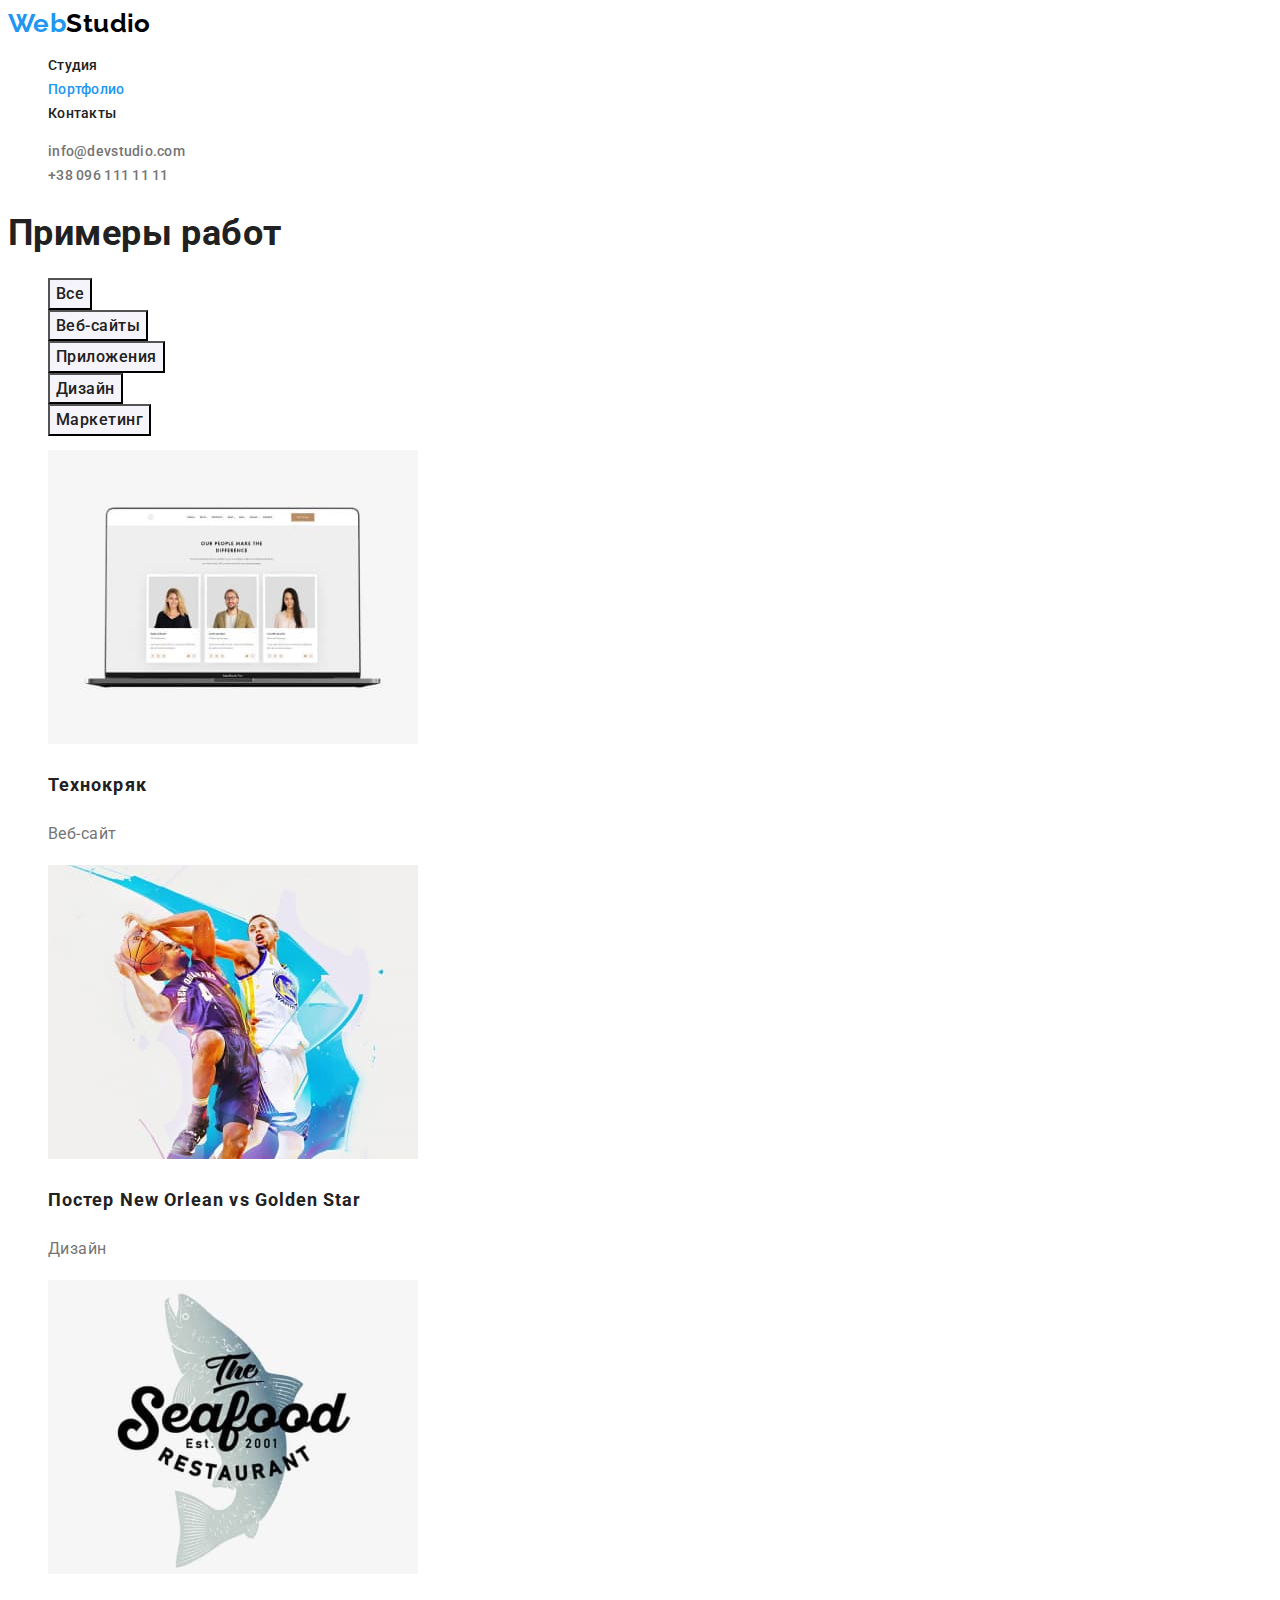
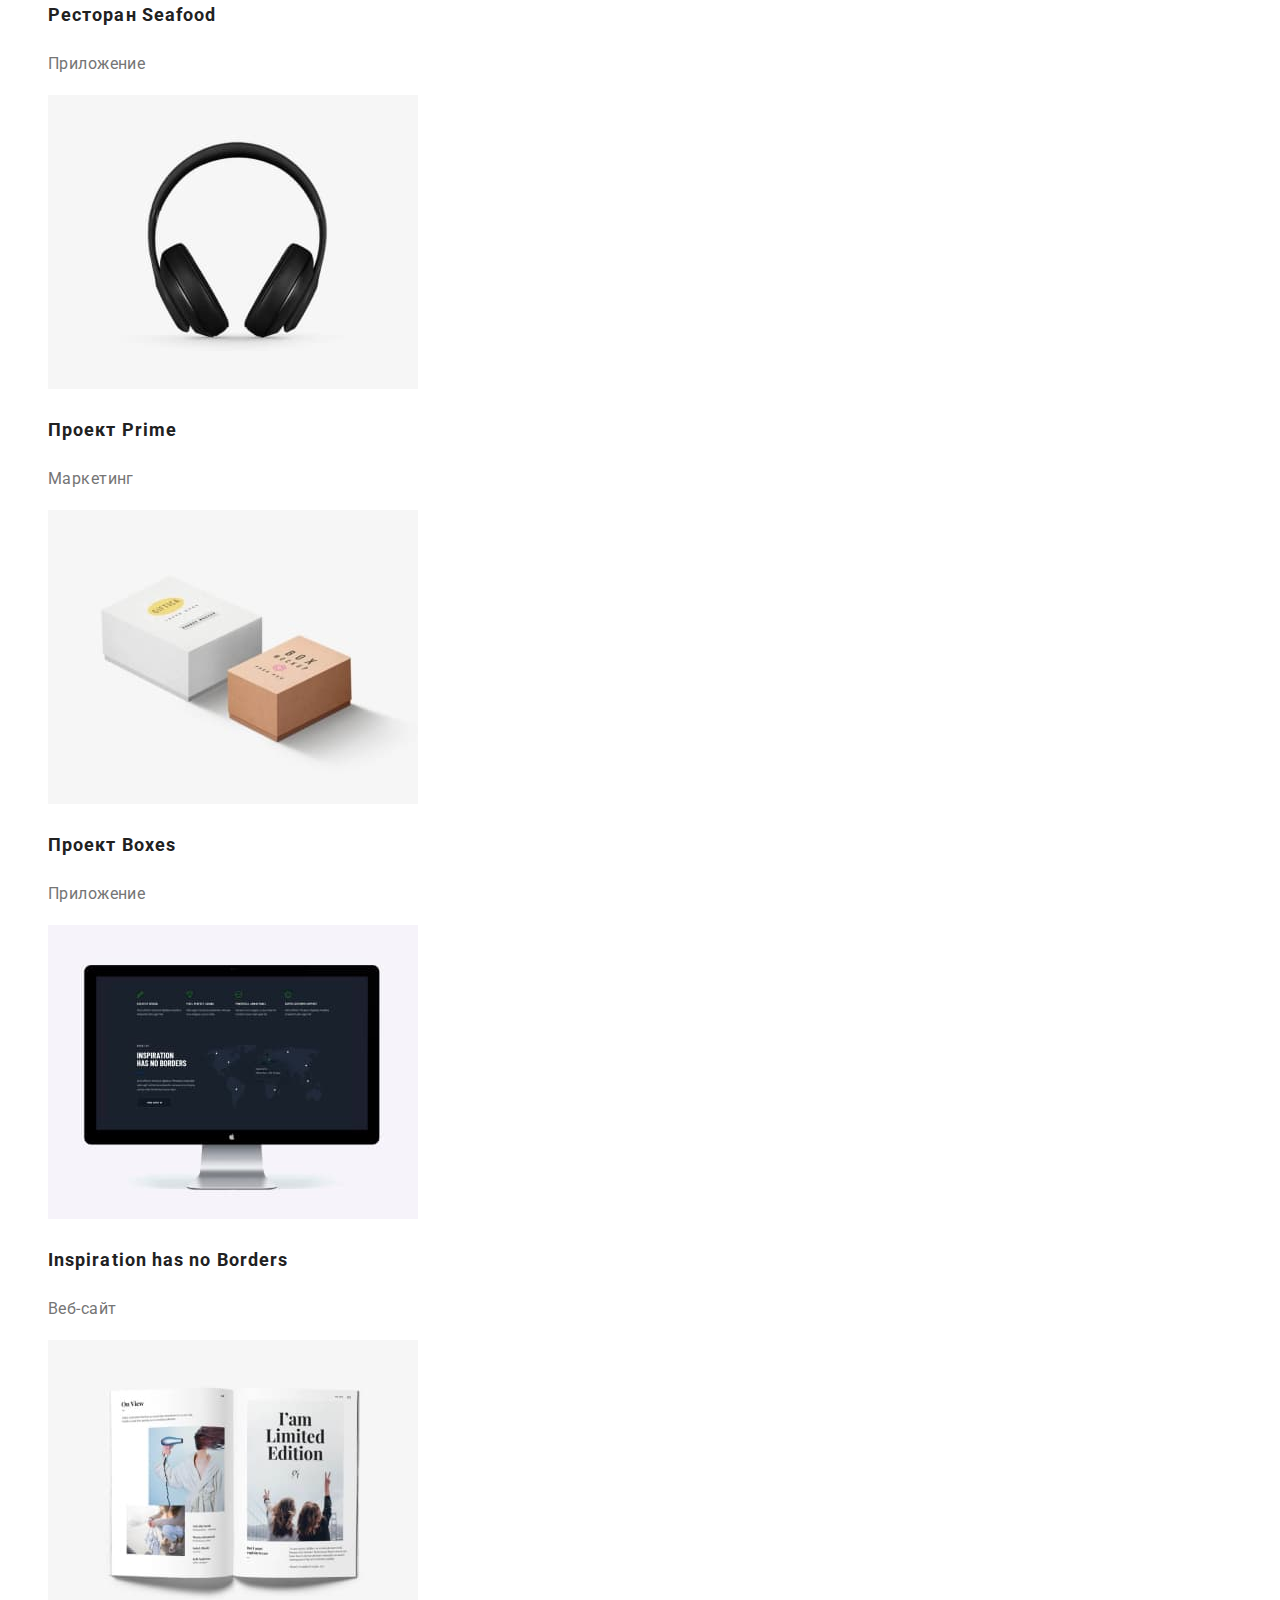
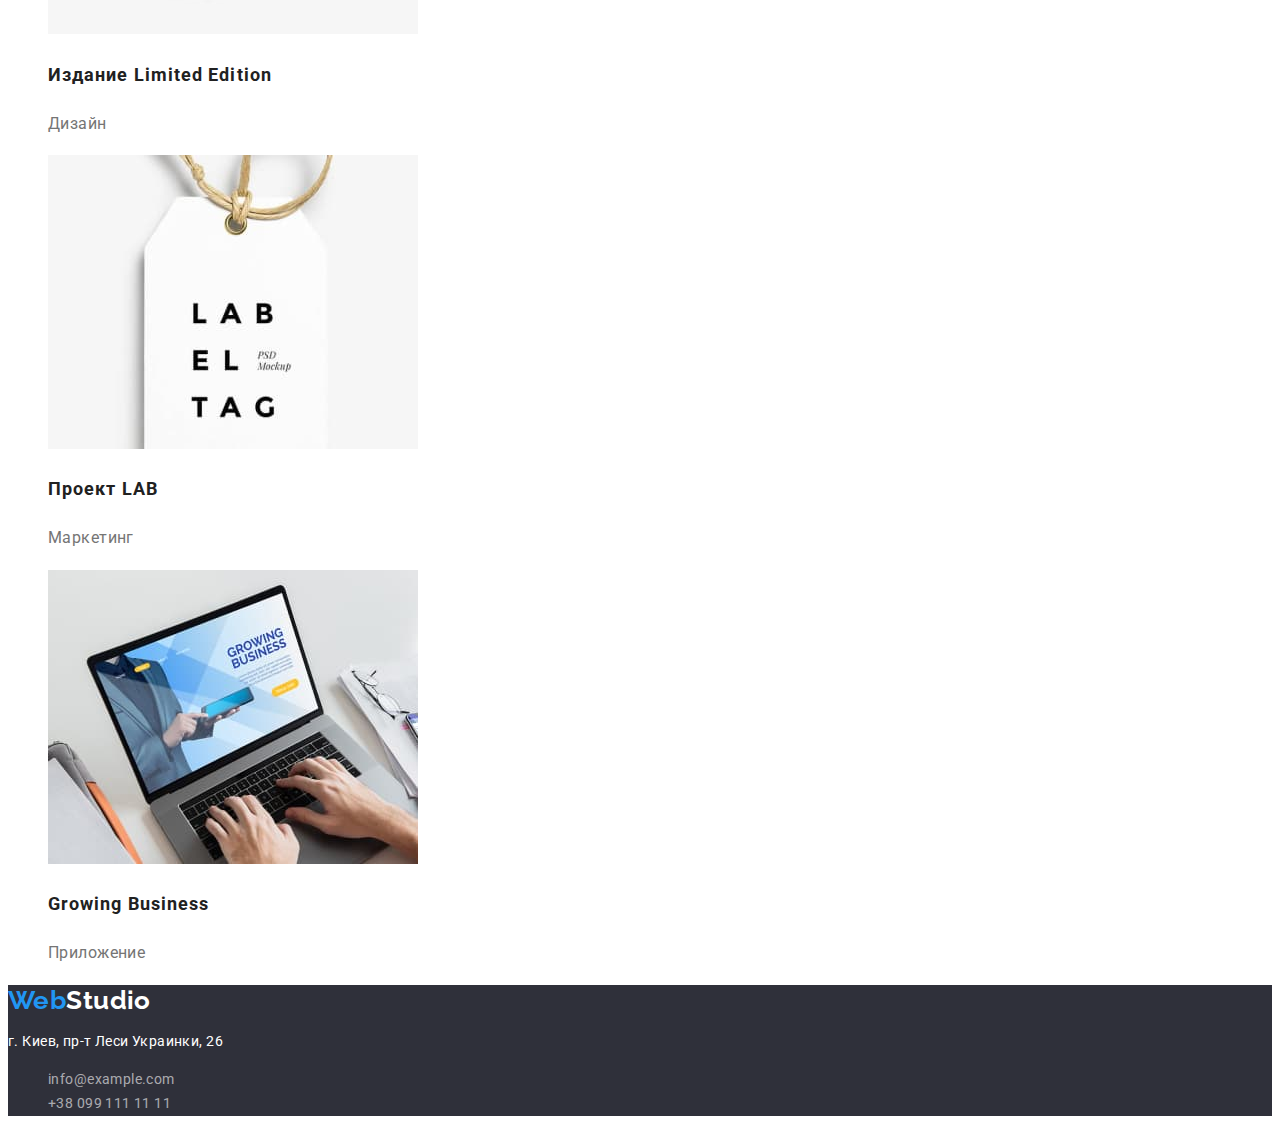
==== portfolio.html @ abaf7199 "Homework Files 2" ====
<!DOCTYPE html>
<html lang="ru">
  <head>
    <meta charset="UTF-8" />
    <meta http-equiv="X-UA-Compatible" content="IE=edge" />
    <meta name="viewport" content="width=device-width, initial-scale=1.0" />
    <title>Document</title>
    <link rel="preconnect" href="https://fonts.gstatic.com" />
    <link
      href="https://fonts.googleapis.com/css2?family=Raleway:wght@700&family=Roboto:wght@400;500;700;900&display=swap"
      rel="stylesheet"
    />
    <link rel="stylesheet" href="./css/styles.css" />
  </head>
  <body>
    <header>
      <nav>
        <a href="" class="header-logo link"> <span>Web</span>Studio</a>
        <ul class="site-nav list">
          <li><a href="./index.html" class="link">Студия</a></li>
          <li><a href="" class="link current">Портфолио</a></li>
          <li><a href="" class="link">Контакты</a></li>
        </ul>
      </nav>
      <ul class="contact-nav list">
        <li>
          <a href="mailto:info@devstudio.com" class="link"
            >info@devstudio.com</a
          >
        </li>
        <li><a href="tel:+380961111111" class="link">+38 096 111 11 11</a></li>
      </ul>
    </header>
    <main>
      <section>
        <h1 class="section-title">Примеры работ</h1>
        <ul class="list">
          <li>
            <button type="button" class="portfolio-button">Все</button>
          </li>
          <li>
            <button type="button" class="portfolio-button">Веб-сайты</button>
          </li>
          <li>
            <button type="button" class="portfolio-button">Приложения</button>
          </li>
          <li>
            <button type="button" class="portfolio-button">Дизайн</button>
          </li>
          <li>
            <button type="button" class="portfolio-button">Маркетинг</button>
          </li>
        </ul>
        <ul class="work-list list">
          <li>
            <a href="" class="link"
              ><img
                src="./images/website-technokryak.jpg"
                alt="Страница сайта"
                width="370"
              />
              <h2 class="description-title">Технокряк</h2>
              <p class="description">Веб-сайт</p></a
            >
          </li>
          <li>
            <a href="" class="link"
              ><img
                src="./images/poster.jpg"
                alt="Постер к баскетбольному матчу"
                width="370"
              />
              <h2 class="description-title">
                Постер New Orlean vs Golden Star
              </h2>
              <p class="description">Дизайн</p></a
            >
          </li>
          <li>
            <a href="" class="link">
              <img
                src="./images/application-seafood.jpg"
                alt="Эмблема ресторана"
                width="370"
              />
              <h2 class="description-title">Ресторан Seafood</h2>
              <p class="description">Приложение</p></a
            >
          </li>
          <li>
            <a href="" class="link">
              <img src="./images/headphones.jpg" alt="Наушники" width="370" />
              <h2 class="description-title">Проект Prime</h2>
              <p class="description">Маркетинг</p></a
            >
          </li>
          <li>
            <a href="" class="link">
              <img
                src="./images/application-boxes.jpg"
                alt="Две коробки"
                width="370"
              />
              <h2 class="description-title">Проект Boxes</h2>
              <p class="description">Приложение</p></a
            >
          </li>
          <li>
            <a href="" class="link">
              <img
                src="./images/website-inspiration.jpg"
                alt="Заглавная страница сайта"
                width="370"
              />
              <h2 class="description-title">Inspiration has no Borders</h2>
              <p class="description">Веб-сайт</p></a
            >
          </li>
          <li>
            <a href="" class="link">
              <img src="./images/magazine.jpg" alt="Журнал" width="370" />
              <h2 class="description-title">Издание Limited Edition</h2>
              <p class="description">Дизайн</p></a
            >
          </li>
          <li>
            <a href="" class="link">
              <img src="./images/project-lab.jpg" alt="Этикетка" width="370" />
              <h2 class="description-title">Проект LAB</h2>
              <p class="description">Маркетинг</p></a
            >
          </li>
          <li>
            <a href="" class="link">
              <img
                src="./images/application-business.jpg"
                alt="Ноутбук"
                width="370"
              />
              <h2 class="description-title">Growing Business</h2>
              <p class="description">Приложение</p></a
            >
          </li>
        </ul>
      </section>
    </main>
    <footer>
      <a href="" class="footer-logo link"> <span>Web</span>Studio</a>
      <address class="address">
        <p>г. Киев, пр-т Леси Украинки, 26</p>
        <ul class="list">
          <li>
            <a href="mailto:info@example.com" class="link"> info@example.com</a>
          </li>
          <li>
            <a href="tel:++380991111111" class="link">+38 099 111 11 11</a>
          </li>
        </ul>
      </address>
    </footer>
  </body>
</html>
---- css/styles.css ----
:root {
  --primary-white-color: #fff;
  --secondary-background-color: #f5f4fa;
  --third-background-color: #2f303a;
  --primary-text-color: #757575;
  --title-text-color: #212121;
  --accent-color: #2196f3;
  --logo-black-color: #000;
  --footer-text-color: rgba(255, 255, 255, 0.6);
}

body {
  font-family: 'Roboto', sans-serif;
  font-weight: 400;
  font-size: 14px;
  line-height: 1.71;
  letter-spacing: 0.03em;
  color: var(--primary-text-color);
  background-color: var(--primary-white-color);
}

.list {
  list-style: none;
}
.link {
  text-decoration: none;
}

/* LOGO */
.header-logo.link,
.footer-logo.link {
  font-family: 'Raleway', sans-serif;
  font-weight: 700;
  font-size: 26px;
  line-height: 1.19;
  color: var(--logo-black-color);
}
.footer-logo.link {
  color: var(--primary-white-color);
}
.header-logo span,
.footer-logo span {
  color: var(--accent-color);
}
footer {
  background-color: var(--third-background-color);
}

/* HEADER */
.site-nav .link,
.contact-nav .link {
  font-weight: 500;
  line-height: 1.14;
  letter-spacing: 0.02em;
}
.site-nav .link {
  color: var(--title-text-color);
}
.site-nav .link:hover,
.site-nav .link:focus {
  color: var(--accent-color);
}
.site-nav .link.current {
  color: var(--accent-color);
}
.contact-nav .link {
  color: var(--primary-text-color);
}
.contact-nav .link:hover,
.address .link:hover,
.contact-nav .link:focus,
.address .link:focus {
  color: var(--accent-color);
}
/* SECTION HERO */
.hero {
  background-color: var(--third-background-color);
}
.hero-title {
  font-weight: 900;
  font-size: 44px;
  line-height: 1.36;
  letter-spacing: 0.06em;
  text-transform: uppercase;
  color: var(--primary-white-color);
}
.hero-button {
  font-family: inherit;
  font-weight: 700;
  font-size: 16px;
  line-height: 1.88;
  letter-spacing: 0.06em;
  color: var(--primary-white-color);
  background-color: var(--accent-color);
  cursor: pointer;
}

/* OTHER SECTION */
.section-title {
  font-weight: 700;
  font-size: 36px;
  line-height: 1.17;
  color: var(--title-text-color);
}
.specifics-list .description-title {
  font-weight: 700;
  font-size: 14px;
  line-height: 1.14;
  text-transform: uppercase;
}
.description-title {
  color: var(--title-text-color);
}
.team-list {
  background-color: var(--secondary-background-color);
}

.team-list .description-title,
.team-list .description {
  font-size: 16px;
  line-height: 1.19;
}
.team-list .description-title {
  font-weight: 500;
}

/* FOOTER */
.address {
  font-style: normal;
}
.address p {
  color: var(--primary-white-color);
}
.address .link {
  color: var(--footer-text-color);
}

/* PORTFOLIO */
.portfolio-button {
  font-family: inherit;
  font-weight: 500;
  font-size: 16px;
  line-height: 1.6;
  letter-spacing: 0.03em;
  color: var(--title-text-color);
  background-color: var(--secondary-background-color);
  cursor: pointer;
}

.portfolio-button:hover,
.portfolio-button:focus {
  color: var(--primary-white-color);
  background-color: var(--accent-color);
}
.work-list .description-title {
  font-weight: 700;
  font-size: 18px;
  line-height: 2;
  letter-spacing: 0.06em;
}
.work-list .description {
  font-size: 16px;
  line-height: 1.88;
  color: var(--primary-text-color);
}
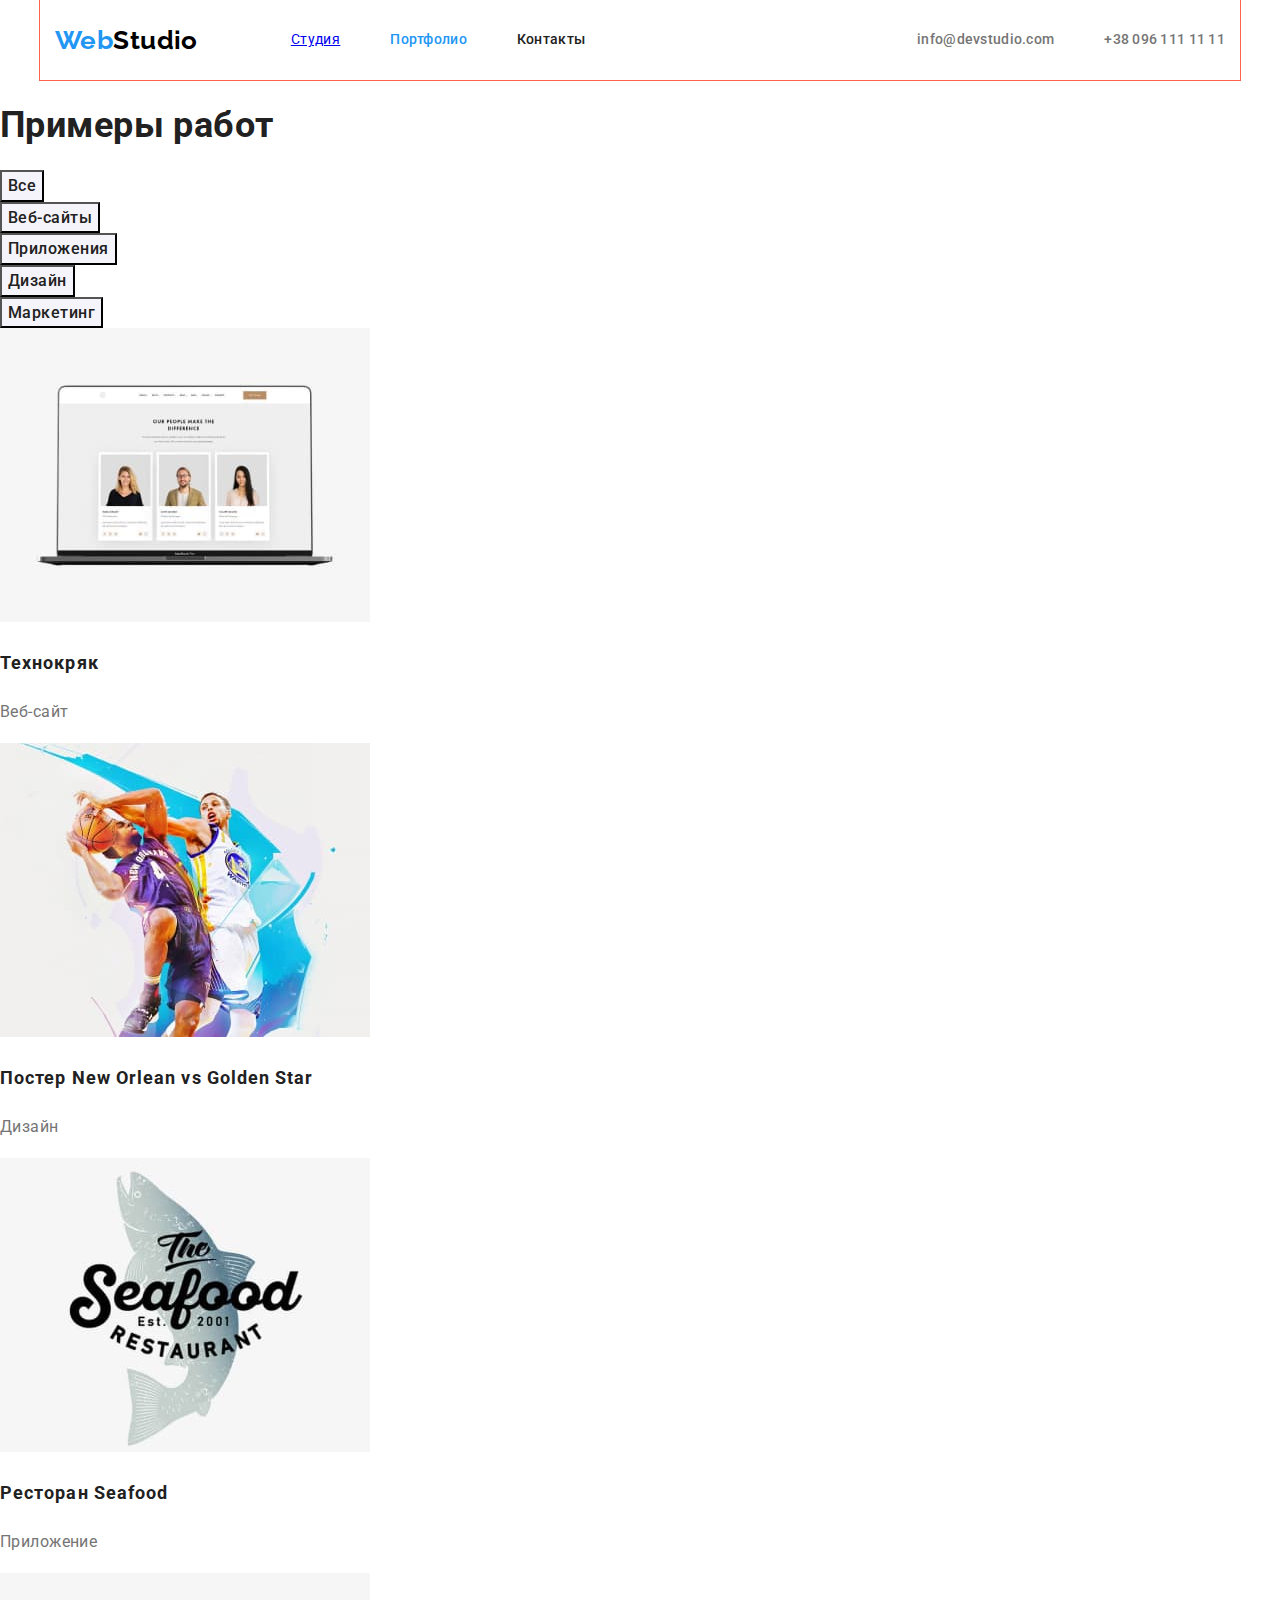
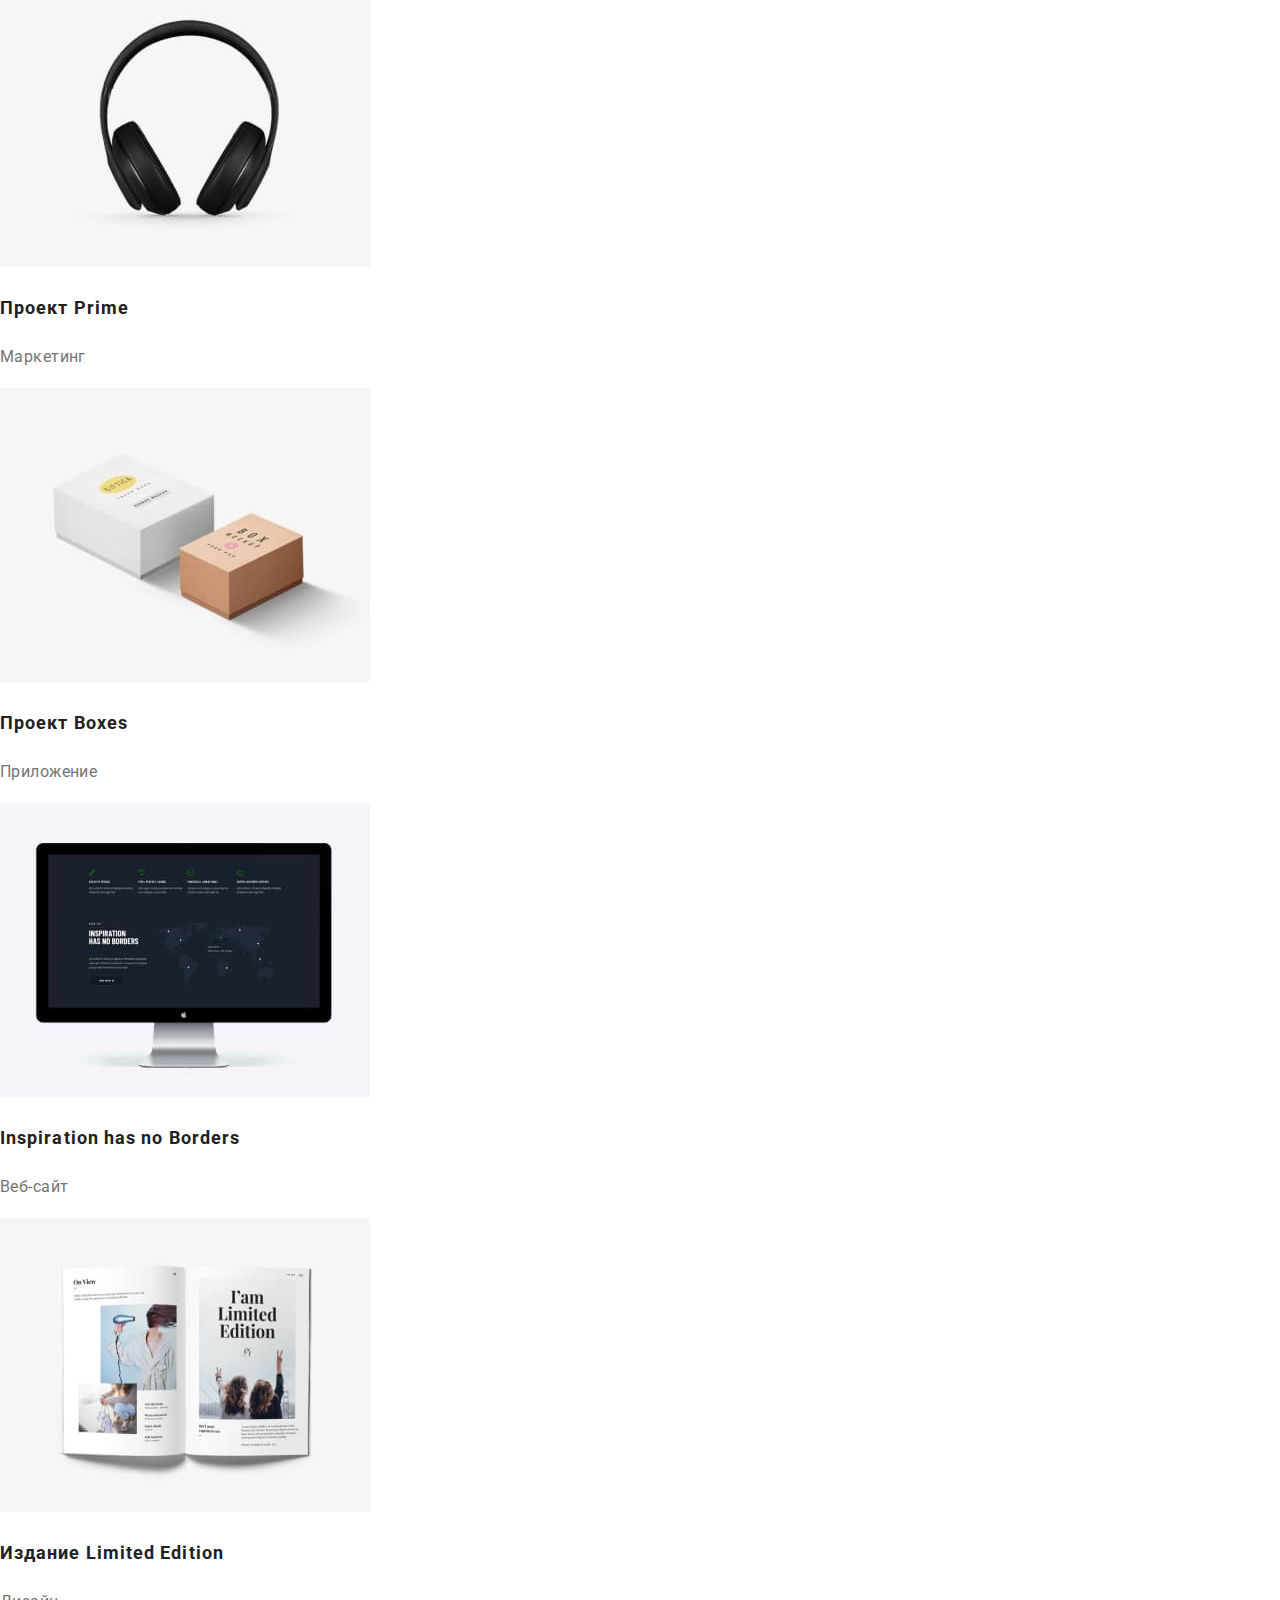
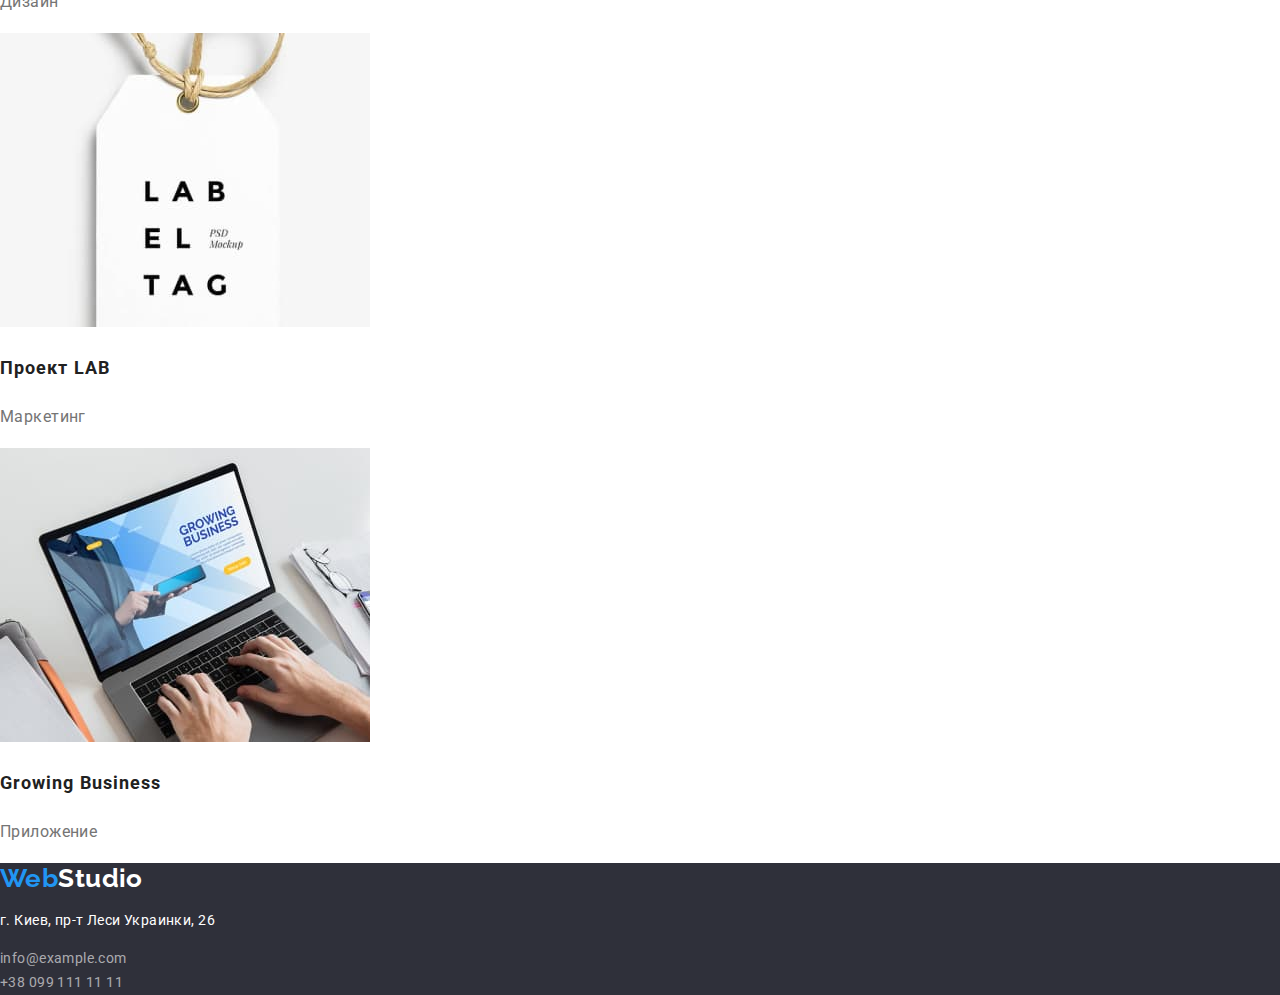
==== commit d6f0a151: "header stylization" ====
--- a/portfolio.html
+++ b/portfolio.html
@@ -10,26 +10,38 @@
       href="https://fonts.googleapis.com/css2?family=Raleway:wght@700&family=Roboto:wght@400;500;700;900&display=swap"
       rel="stylesheet"
     />
+    <link
+      rel="stylesheet"
+      href="https://cdnjs.cloudflare.com/ajax/libs/modern-normalize/1.0.0/modern-normalize.min.css"
+    />
     <link rel="stylesheet" href="./css/styles.css" />
   </head>
   <body>
     <header>
-      <nav>
-        <a href="" class="header-logo link"> <span>Web</span>Studio</a>
-        <ul class="site-nav list">
-          <li><a href="./index.html" class="link">Студия</a></li>
-          <li><a href="" class="link current">Портфолио</a></li>
-          <li><a href="" class="link">Контакты</a></li>
+      <div class="container header-container">
+        <nav class="nav-container">
+          <a href="" class="header-logo link"> <span>Web</span>Studio</a>
+          <ul class="site-nav list">
+            <li class="item">
+              <a href="./index.html">Студия</a>
+            </li>
+            <li class="item">
+              <a href="" class="link current">Портфолио</a>
+            </li>
+            <li class="item"><a href="" class="link">Контакты</a></li>
+          </ul>
+        </nav>
+        <ul class="contact-nav list">
+          <li class="item">
+            <a href="mailto:info@devstudio.com" class="link"
+              >info@devstudio.com</a
+            >
+          </li>
+          <li class="item">
+            <a href="tel:+380961111111" class="link">+38 096 111 11 11</a>
+          </li>
         </ul>
-      </nav>
-      <ul class="contact-nav list">
-        <li>
-          <a href="mailto:info@devstudio.com" class="link"
-            >info@devstudio.com</a
-          >
-        </li>
-        <li><a href="tel:+380961111111" class="link">+38 096 111 11 11</a></li>
-      </ul>
+      </div>
     </header>
     <main>
       <section>
--- a/css/styles.css
+++ b/css/styles.css
@@ -20,12 +20,34 @@
 }
 
 .list {
+  margin: 0;
+  padding: 0;
   list-style: none;
 }
 .link {
   text-decoration: none;
 }
-
+.visually-hidden {
+  position: absolute;
+  width: 1px;
+  height: 1px;
+  margin: -1px;
+  border: 0;
+  padding: 0;
+
+  white-space: nowrap;
+  clip-path: inset(100%);
+  clip: rect(0 0 0 0);
+  overflow: hidden;
+}
+.container {
+  width: 1200px;
+  margin-right: auto;
+  margin-left: auto;
+  padding-left: 15px;
+  padding-right: 15px;
+  outline: 1px solid tomato;
+}
 /* LOGO */
 .header-logo.link,
 .footer-logo.link {
@@ -47,8 +69,31 @@
 }
 
 /* HEADER */
+.header-container,
+.nav-container,
+.site-nav,
+.contact-nav {
+  display: flex;
+  align-items: center;
+}
+.site-nav {
+  margin-left: 93px;
+}
+.site-nav .item:not(:last-child) {
+  margin-right: 50px;
+}
+.contact-nav {
+  margin-left: auto;
+}
+.contact-nav .item:not(:last-child) {
+  margin-right: 50px;
+}
 .site-nav .link,
 .contact-nav .link {
+  display: block;
+  padding-top: 32px;
+  padding-bottom: 32px;
+
   font-weight: 500;
   line-height: 1.14;
   letter-spacing: 0.02em;
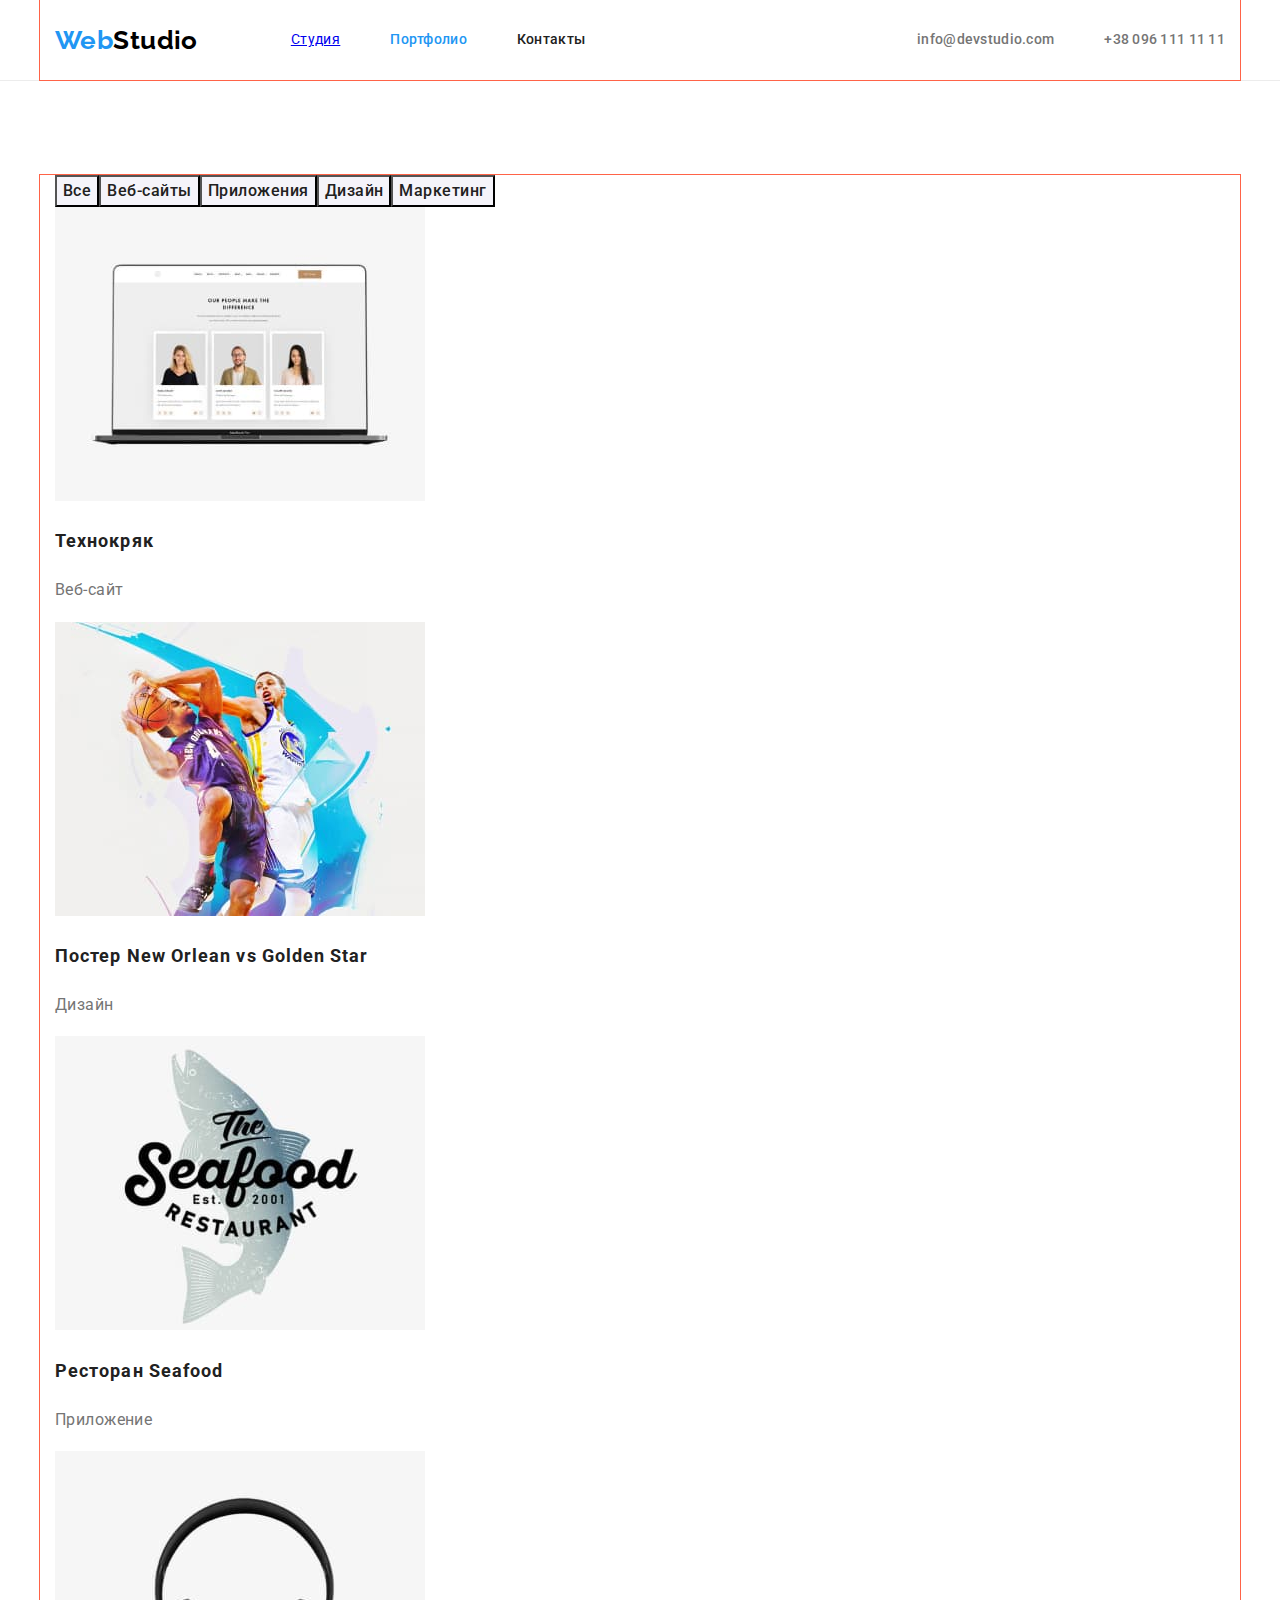
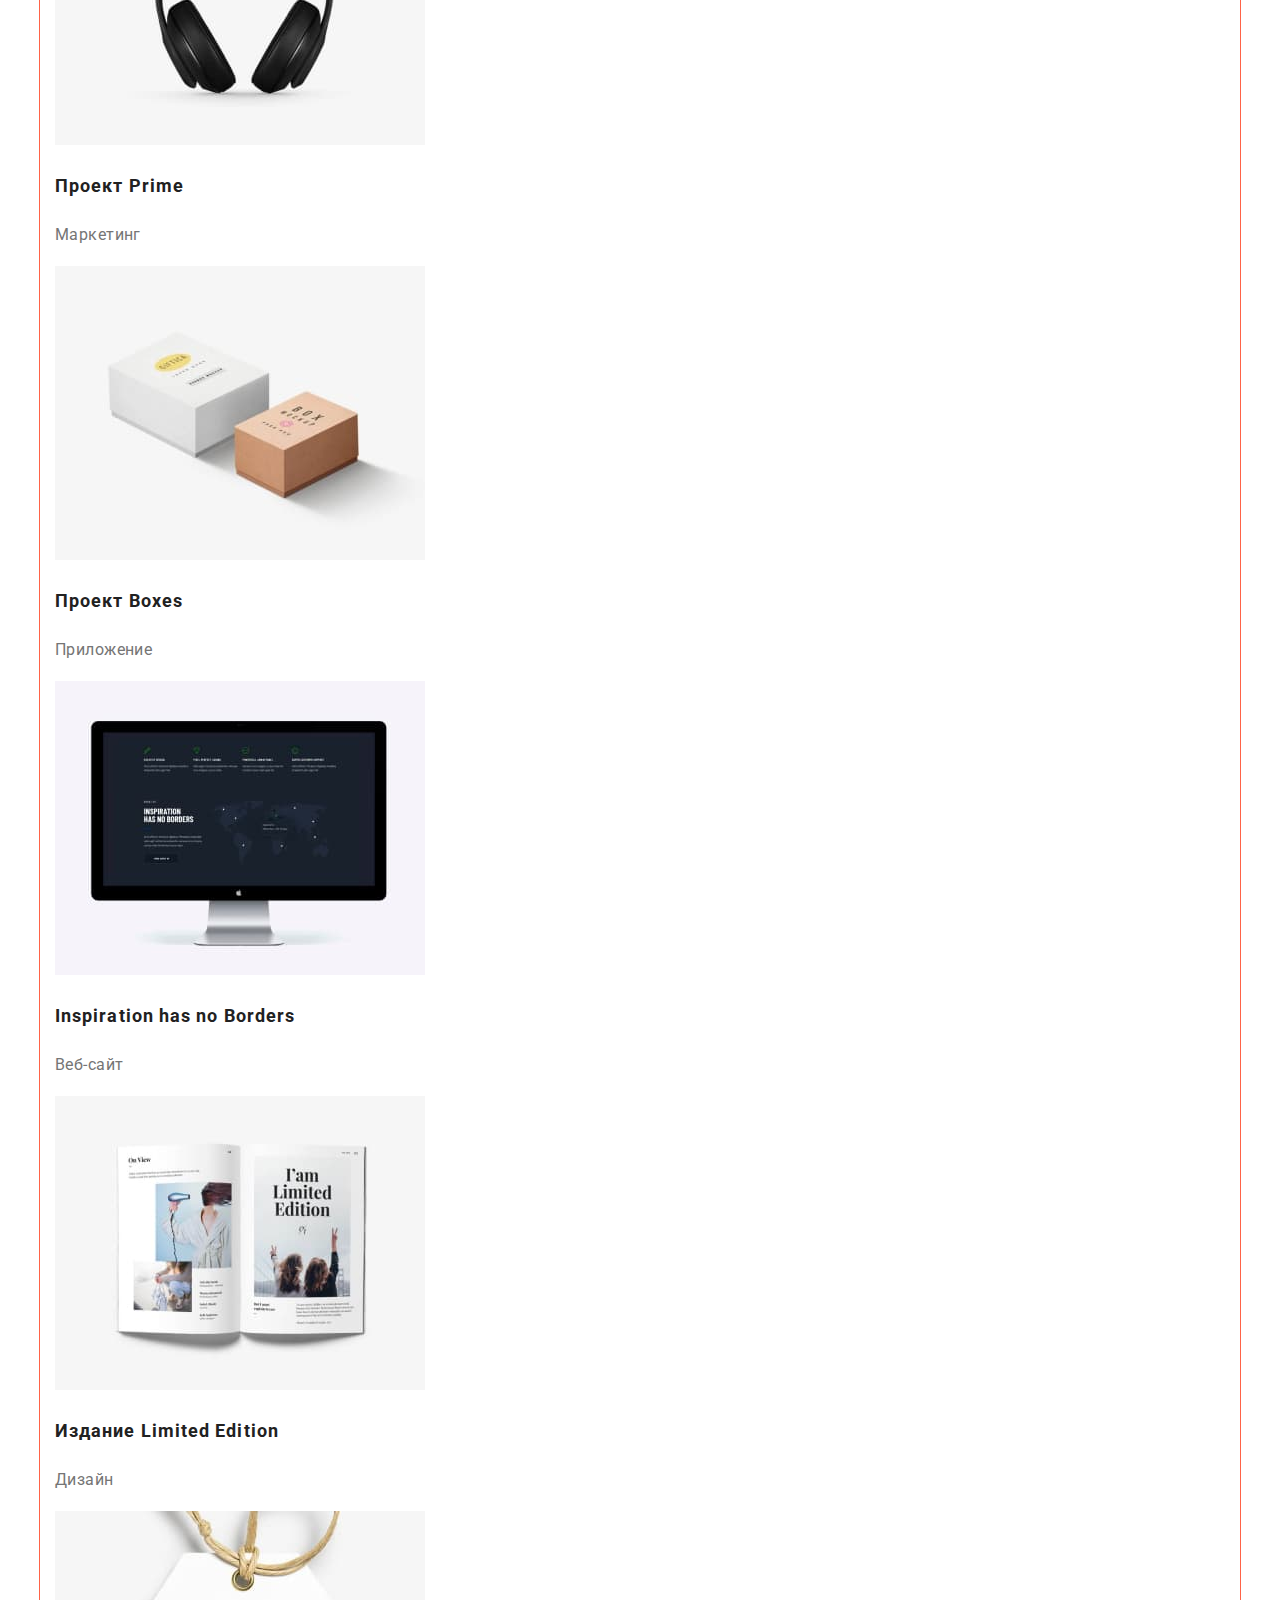
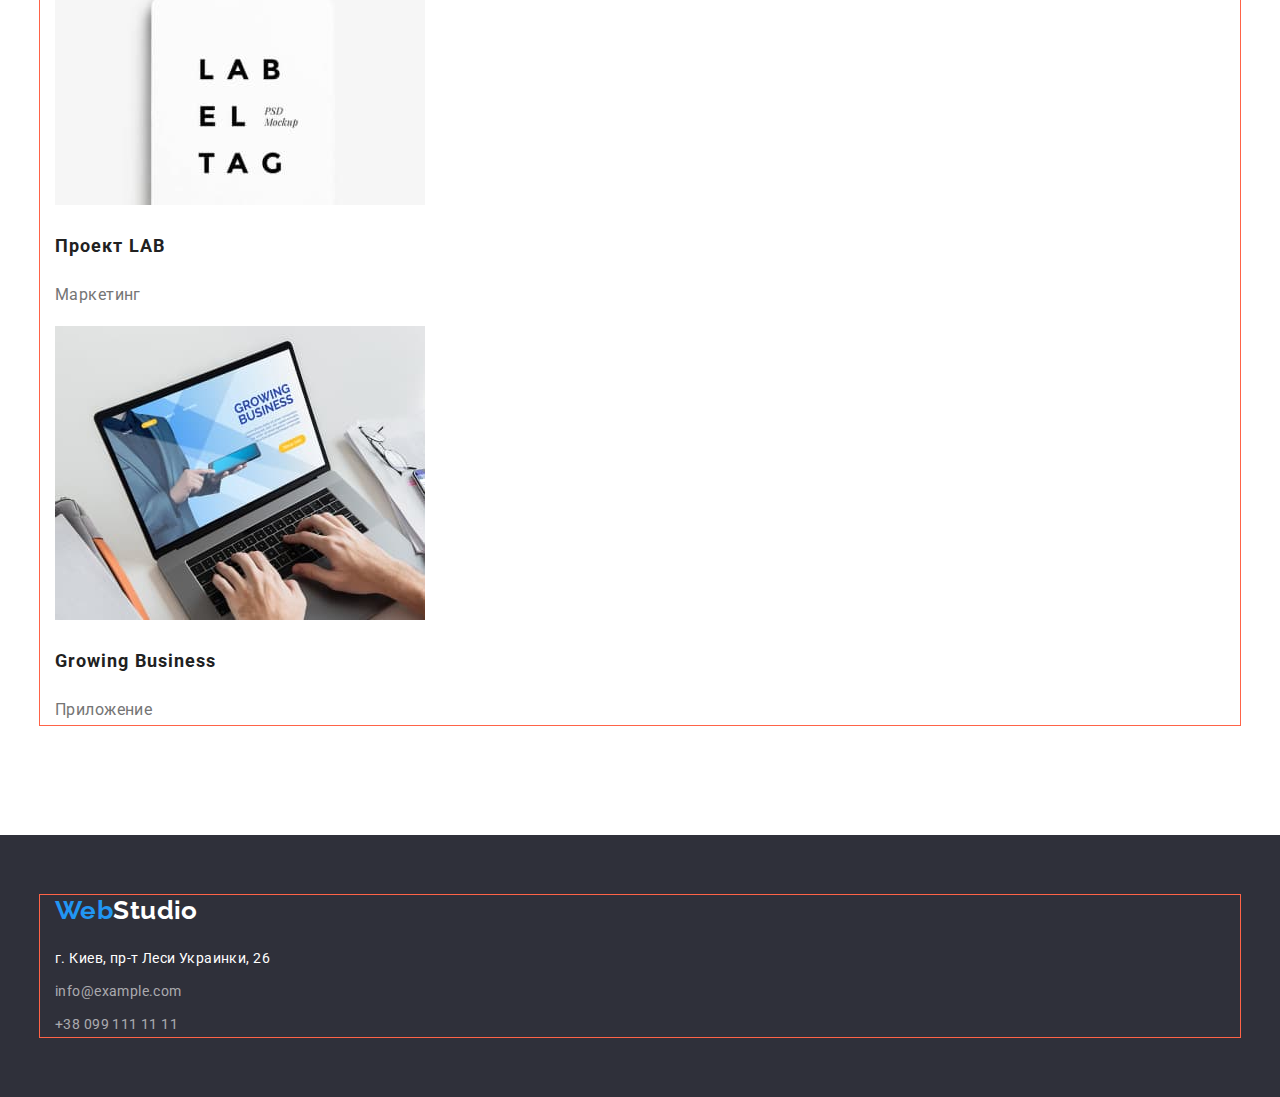
==== commit 439a1f97: "Finished stylization for index and start work with portfolio" ====
--- a/portfolio.html
+++ b/portfolio.html
@@ -17,7 +17,7 @@
     <link rel="stylesheet" href="./css/styles.css" />
   </head>
   <body>
-    <header>
+    <header class="header">
       <div class="container header-container">
         <nav class="nav-container">
           <a href="" class="header-logo link"> <span>Web</span>Studio</a>
@@ -44,130 +44,137 @@
       </div>
     </header>
     <main>
-      <section>
-        <h1 class="section-title">Примеры работ</h1>
-        <ul class="list">
-          <li>
-            <button type="button" class="portfolio-button">Все</button>
-          </li>
-          <li>
-            <button type="button" class="portfolio-button">Веб-сайты</button>
-          </li>
-          <li>
-            <button type="button" class="portfolio-button">Приложения</button>
-          </li>
-          <li>
-            <button type="button" class="portfolio-button">Дизайн</button>
-          </li>
-          <li>
-            <button type="button" class="portfolio-button">Маркетинг</button>
-          </li>
-        </ul>
-        <ul class="work-list list">
-          <li>
-            <a href="" class="link"
-              ><img
-                src="./images/website-technokryak.jpg"
-                alt="Страница сайта"
-                width="370"
-              />
-              <h2 class="description-title">Технокряк</h2>
-              <p class="description">Веб-сайт</p></a
-            >
-          </li>
-          <li>
-            <a href="" class="link"
-              ><img
-                src="./images/poster.jpg"
-                alt="Постер к баскетбольному матчу"
-                width="370"
-              />
-              <h2 class="description-title">
-                Постер New Orlean vs Golden Star
-              </h2>
-              <p class="description">Дизайн</p></a
-            >
-          </li>
-          <li>
-            <a href="" class="link">
-              <img
-                src="./images/application-seafood.jpg"
-                alt="Эмблема ресторана"
-                width="370"
-              />
-              <h2 class="description-title">Ресторан Seafood</h2>
-              <p class="description">Приложение</p></a
-            >
-          </li>
-          <li>
-            <a href="" class="link">
-              <img src="./images/headphones.jpg" alt="Наушники" width="370" />
-              <h2 class="description-title">Проект Prime</h2>
-              <p class="description">Маркетинг</p></a
-            >
-          </li>
-          <li>
-            <a href="" class="link">
-              <img
-                src="./images/application-boxes.jpg"
-                alt="Две коробки"
-                width="370"
-              />
-              <h2 class="description-title">Проект Boxes</h2>
-              <p class="description">Приложение</p></a
-            >
-          </li>
-          <li>
-            <a href="" class="link">
-              <img
-                src="./images/website-inspiration.jpg"
-                alt="Заглавная страница сайта"
-                width="370"
-              />
-              <h2 class="description-title">Inspiration has no Borders</h2>
-              <p class="description">Веб-сайт</p></a
-            >
-          </li>
-          <li>
-            <a href="" class="link">
-              <img src="./images/magazine.jpg" alt="Журнал" width="370" />
-              <h2 class="description-title">Издание Limited Edition</h2>
-              <p class="description">Дизайн</p></a
-            >
-          </li>
-          <li>
-            <a href="" class="link">
-              <img src="./images/project-lab.jpg" alt="Этикетка" width="370" />
-              <h2 class="description-title">Проект LAB</h2>
-              <p class="description">Маркетинг</p></a
-            >
-          </li>
-          <li>
-            <a href="" class="link">
-              <img
-                src="./images/application-business.jpg"
-                alt="Ноутбук"
-                width="370"
-              />
-              <h2 class="description-title">Growing Business</h2>
-              <p class="description">Приложение</p></a
-            >
-          </li>
-        </ul>
+      <section class="section">
+        <div class="container">
+          <h1 class="section-title visually-hidden">Примеры работ</h1>
+          <ul class="button-list list">
+            <li>
+              <button type="button" class="portfolio-button">Все</button>
+            </li>
+            <li>
+              <button type="button" class="portfolio-button">Веб-сайты</button>
+            </li>
+            <li>
+              <button type="button" class="portfolio-button">Приложения</button>
+            </li>
+            <li>
+              <button type="button" class="portfolio-button">Дизайн</button>
+            </li>
+            <li>
+              <button type="button" class="portfolio-button">Маркетинг</button>
+            </li>
+          </ul>
+          <ul class="work-list list">
+            <li>
+              <a href="" class="link"
+                ><img
+                  src="./images/website-technokryak.jpg"
+                  alt="Страница сайта"
+                  width="370"
+                />
+                <h2 class="description-title">Технокряк</h2>
+                <p class="description">Веб-сайт</p></a
+              >
+            </li>
+            <li>
+              <a href="" class="link"
+                ><img
+                  src="./images/poster.jpg"
+                  alt="Постер к баскетбольному матчу"
+                  width="370"
+                />
+                <h2 class="description-title">
+                  Постер New Orlean vs Golden Star
+                </h2>
+                <p class="description">Дизайн</p></a
+              >
+            </li>
+            <li>
+              <a href="" class="link">
+                <img
+                  src="./images/application-seafood.jpg"
+                  alt="Эмблема ресторана"
+                  width="370"
+                />
+                <h2 class="description-title">Ресторан Seafood</h2>
+                <p class="description">Приложение</p></a
+              >
+            </li>
+            <li>
+              <a href="" class="link">
+                <img src="./images/headphones.jpg" alt="Наушники" width="370" />
+                <h2 class="description-title">Проект Prime</h2>
+                <p class="description">Маркетинг</p></a
+              >
+            </li>
+            <li>
+              <a href="" class="link">
+                <img
+                  src="./images/application-boxes.jpg"
+                  alt="Две коробки"
+                  width="370"
+                />
+                <h2 class="description-title">Проект Boxes</h2>
+                <p class="description">Приложение</p></a
+              >
+            </li>
+            <li>
+              <a href="" class="link">
+                <img
+                  src="./images/website-inspiration.jpg"
+                  alt="Заглавная страница сайта"
+                  width="370"
+                />
+                <h2 class="description-title">Inspiration has no Borders</h2>
+                <p class="description">Веб-сайт</p></a
+              >
+            </li>
+            <li>
+              <a href="" class="link">
+                <img src="./images/magazine.jpg" alt="Журнал" width="370" />
+                <h2 class="description-title">Издание Limited Edition</h2>
+                <p class="description">Дизайн</p></a
+              >
+            </li>
+            <li>
+              <a href="" class="link">
+                <img src="./images/project-lab.jpg" alt="Этикетка" width="370" />
+                <h2 class="description-title">Проект LAB</h2>
+                <p class="description">Маркетинг</p></a
+              >
+            </li>
+            <li>
+              <a href="" class="link">
+                <img
+                  src="./images/application-business.jpg"
+                  alt="Ноутбук"
+                  width="370"
+                />
+                <h2 class="description-title">Growing Business</h2>
+                <p class="description">Приложение</p></a
+              >
+            </li>
+          </ul>
+        </div>
       </section>
     </main>
-    <footer>
-      <a href="" class="footer-logo link"> <span>Web</span>Studio</a>
-      <address class="address">
-        <p>г. Киев, пр-т Леси Украинки, 26</p>
-        <ul class="list">
-          <li>
-            <a href="mailto:info@example.com" class="link"> info@example.com</a>
-          </li>
-          <li>
-            <a href="tel:++380991111111" class="link">+38 099 111 11 11</a>
-          </li>
-        </ul>
+    <footer class="footer-section">
+      <div class="container">
+        <a href="" class="footer-logo link"> <span>Web</span>Studio</a>
+        <address class="address">
+          <p>г. Киев, пр-т Леси Украинки, 26</p>
+          <ul class="list">
+            <li class="address-list-item">
+              <a href="mailto:info@example.com" class="link">
+                info@example.com</a
+              >
+            </li>
+            <li class="address-list-item">
+              <a href="tel:++380991111111" class="link">+38 099 111 11 11</a>
+            </li>
+          </ul>
+        </address>
+      </div>
       </address>
     </footer>
   </body>
--- a/css/styles.css
+++ b/css/styles.css
@@ -7,6 +7,7 @@
   --accent-color: #2196f3;
   --logo-black-color: #000;
   --footer-text-color: rgba(255, 255, 255, 0.6);
+  --header-border-color: #ececec;
 }
 
 body {
@@ -48,6 +49,13 @@
   padding-right: 15px;
   outline: 1px solid tomato;
 }
+.section {
+  padding-top: 94px;
+  padding-bottom: 94px;
+}
+.images {
+  display: block;
+}
 /* LOGO */
 .header-logo.link,
 .footer-logo.link {
@@ -64,11 +72,11 @@
 .footer-logo span {
   color: var(--accent-color);
 }
-footer {
-  background-color: var(--third-background-color);
-}
 
 /* HEADER */
+.header {
+  border-bottom: 1px solid var(--header-border-color);
+}
 .header-container,
 .nav-container,
 .site-nav,
@@ -119,9 +127,14 @@
 }
 /* SECTION HERO */
 .hero {
+  padding-top: 200px;
+  padding-bottom: 200px;
+  text-align: center;
   background-color: var(--third-background-color);
 }
 .hero-title {
+  margin-top: 0;
+  margin-bottom: 30px;
   font-weight: 900;
   font-size: 44px;
   line-height: 1.36;
@@ -130,29 +143,76 @@
   color: var(--primary-white-color);
 }
 .hero-button {
+  padding: 10px 32px;
+  border: 1px solid var(--accent-color);
+  border-radius: 4px;
+  min-width: 200px;
+
   font-family: inherit;
   font-weight: 700;
   font-size: 16px;
   line-height: 1.88;
   letter-spacing: 0.06em;
+
   color: var(--primary-white-color);
   background-color: var(--accent-color);
   cursor: pointer;
 }
 
 /* OTHER SECTION */
+
 .section-title {
+  margin-top: 0;
+  margin-bottom: 50px;
+
+  text-align: center;
   font-weight: 700;
   font-size: 36px;
   line-height: 1.17;
   color: var(--title-text-color);
 }
+
+/* Section our specifics */
+
 .specifics-list .description-title {
+  margin-top: 0;
+  margin-bottom: 10px;
+
   font-weight: 700;
   font-size: 14px;
   line-height: 1.14;
   text-transform: uppercase;
 }
+.specifics-list .list {
+  display: flex;
+}
+.specifics-list-item {
+  width: calc((100%-90px) / 3);
+}
+.specifics-list-item:not(:last-child),
+.works-list-item:not(:last-child) {
+  margin-right: 30px;
+}
+.specifics-list .description-text {
+  margin: 0;
+}
+
+/* Section our works */
+.our-works {
+  padding-bottom: 94px;
+}
+.our-works .list {
+  display: flex;
+}
+.works-list-item {
+  width: calc((100%-60px) / 2);
+}
+
+/* Section our team */
+
+.team-list .description {
+  margin-top: 10px;
+}
 .description-title {
   color: var(--title-text-color);
 }
@@ -162,25 +222,53 @@
 
 .team-list .description-title,
 .team-list .description {
+  margin-bottom: 0;
   font-size: 16px;
   line-height: 1.19;
 }
 .team-list .description-title {
+  margin-top: 30px;
   font-weight: 500;
 }
+.team-list .list {
+  display: flex;
+}
+
+.team-list-item {
+  padding-bottom: 30px;
+  width: calc((100%-90px) / 4);
+  text-align: center;
+}
+.team-list-item:not(:last-child) {
+  margin-right: 30px;
+}
 
 /* FOOTER */
+.footer-section {
+  padding-top: 60px;
+  padding-bottom: 60px;
+  background-color: var(--third-background-color);
+}
 .address {
+  padding-top: 20px;
   font-style: normal;
 }
 .address p {
+  margin-top: 0;
+  margin-bottom: 9px;
   color: var(--primary-white-color);
 }
 .address .link {
   color: var(--footer-text-color);
 }
+.address-list-item:not(:last-child) {
+  margin-bottom: 9px;
+}
 
 /* PORTFOLIO */
+.button-list{
+  display:flex;
+}
 .portfolio-button {
   font-family: inherit;
   font-weight: 500;
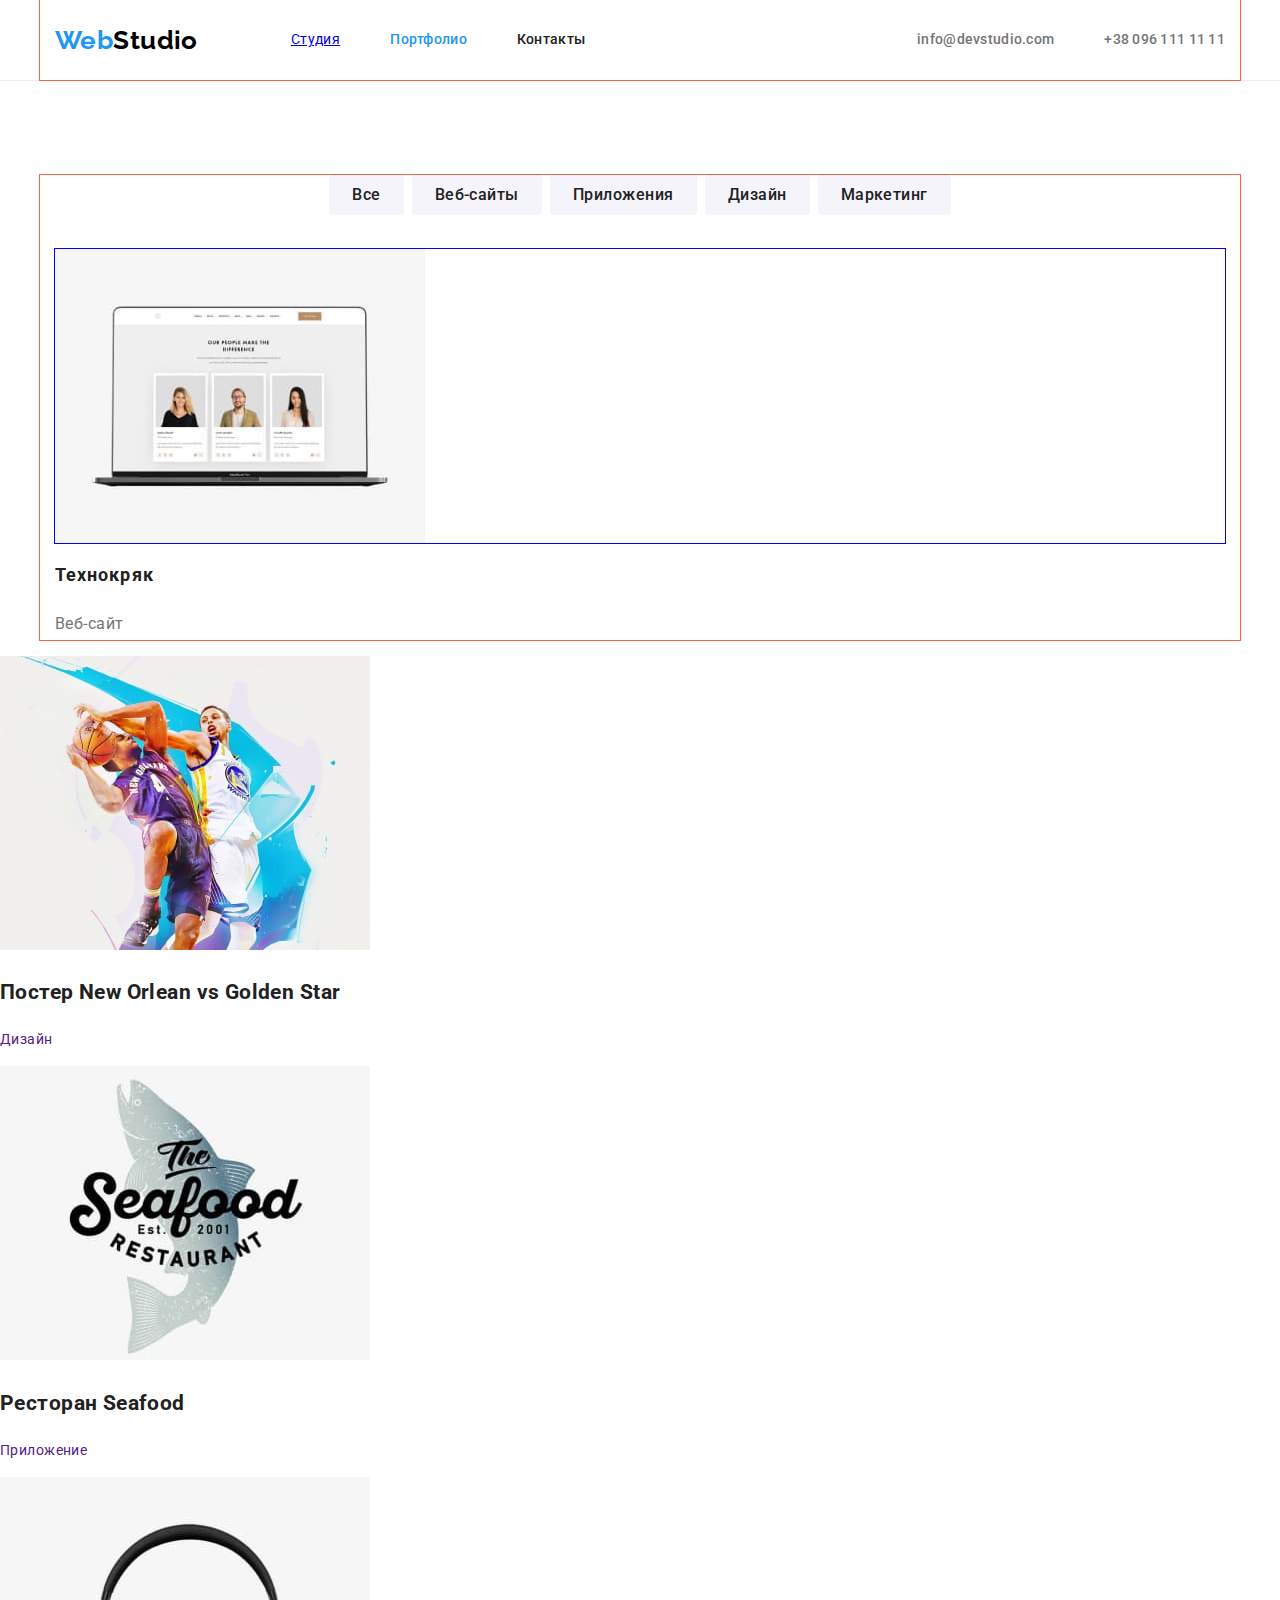
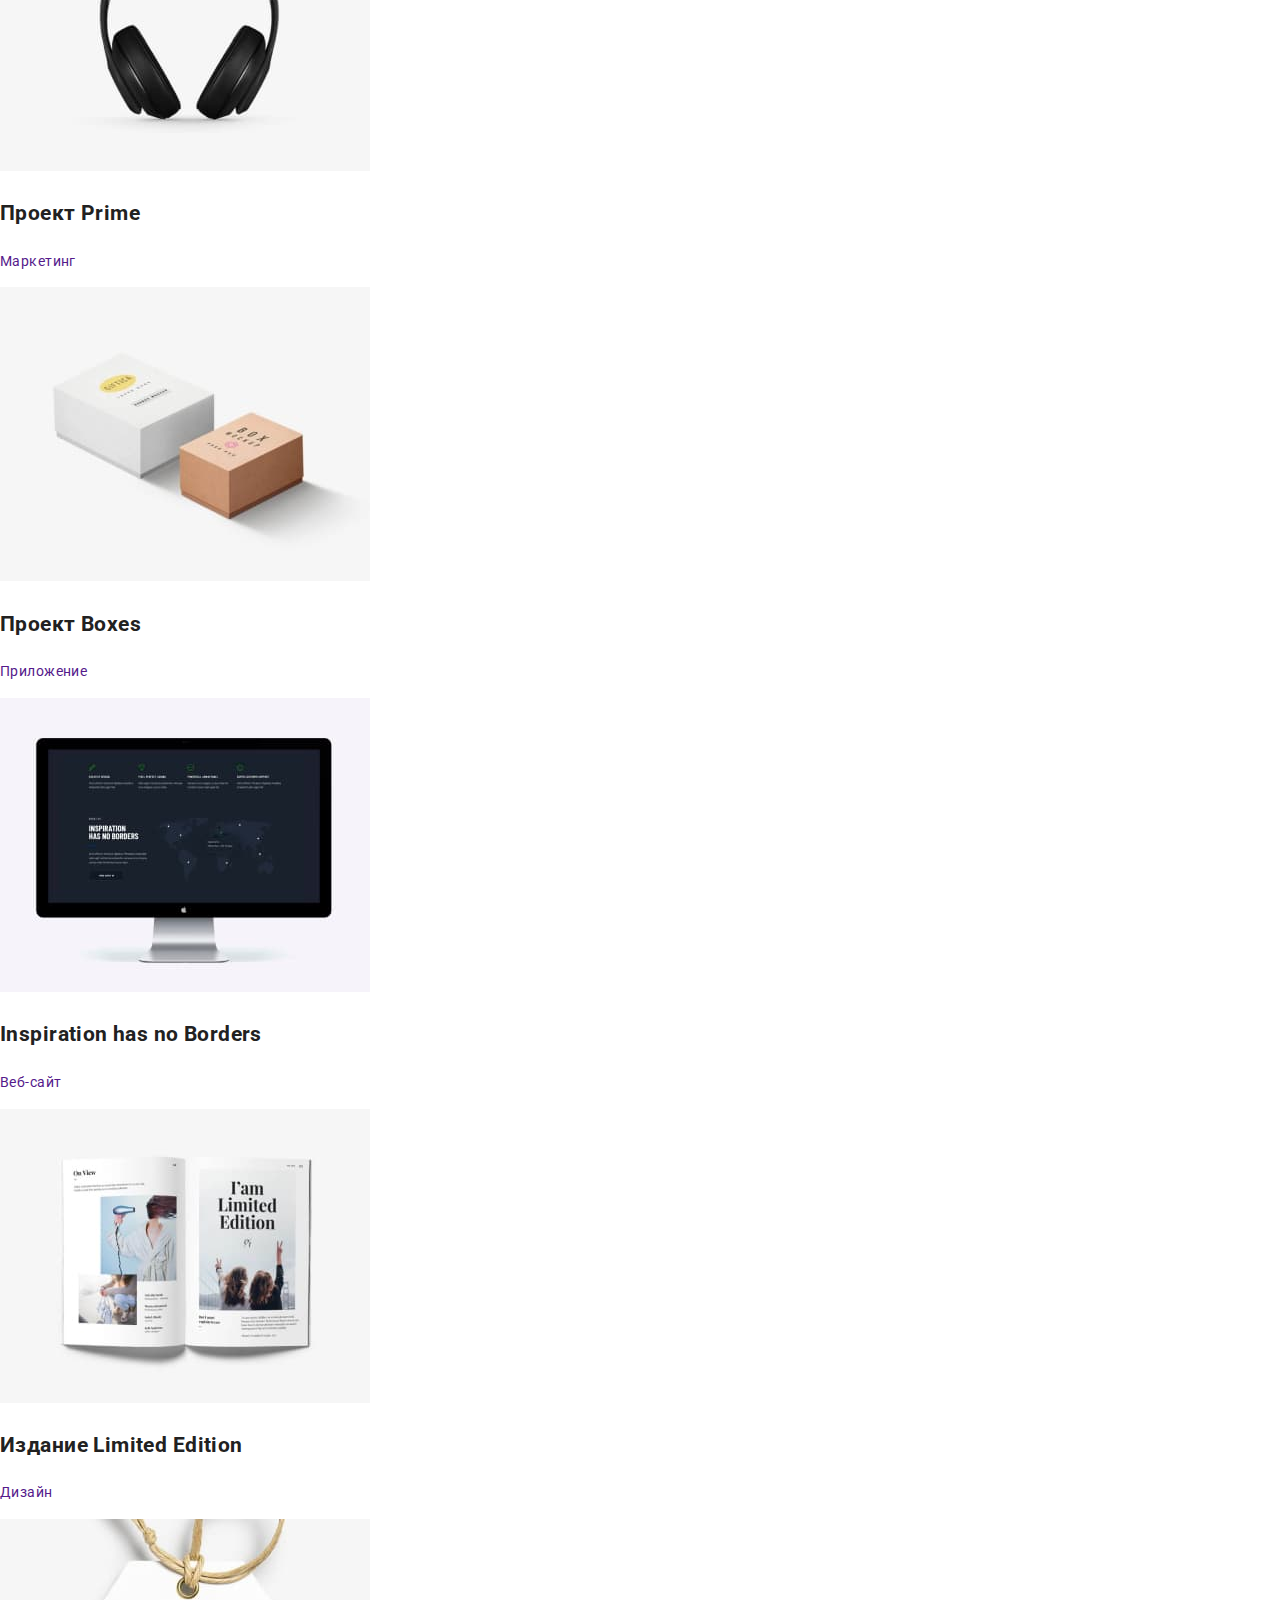
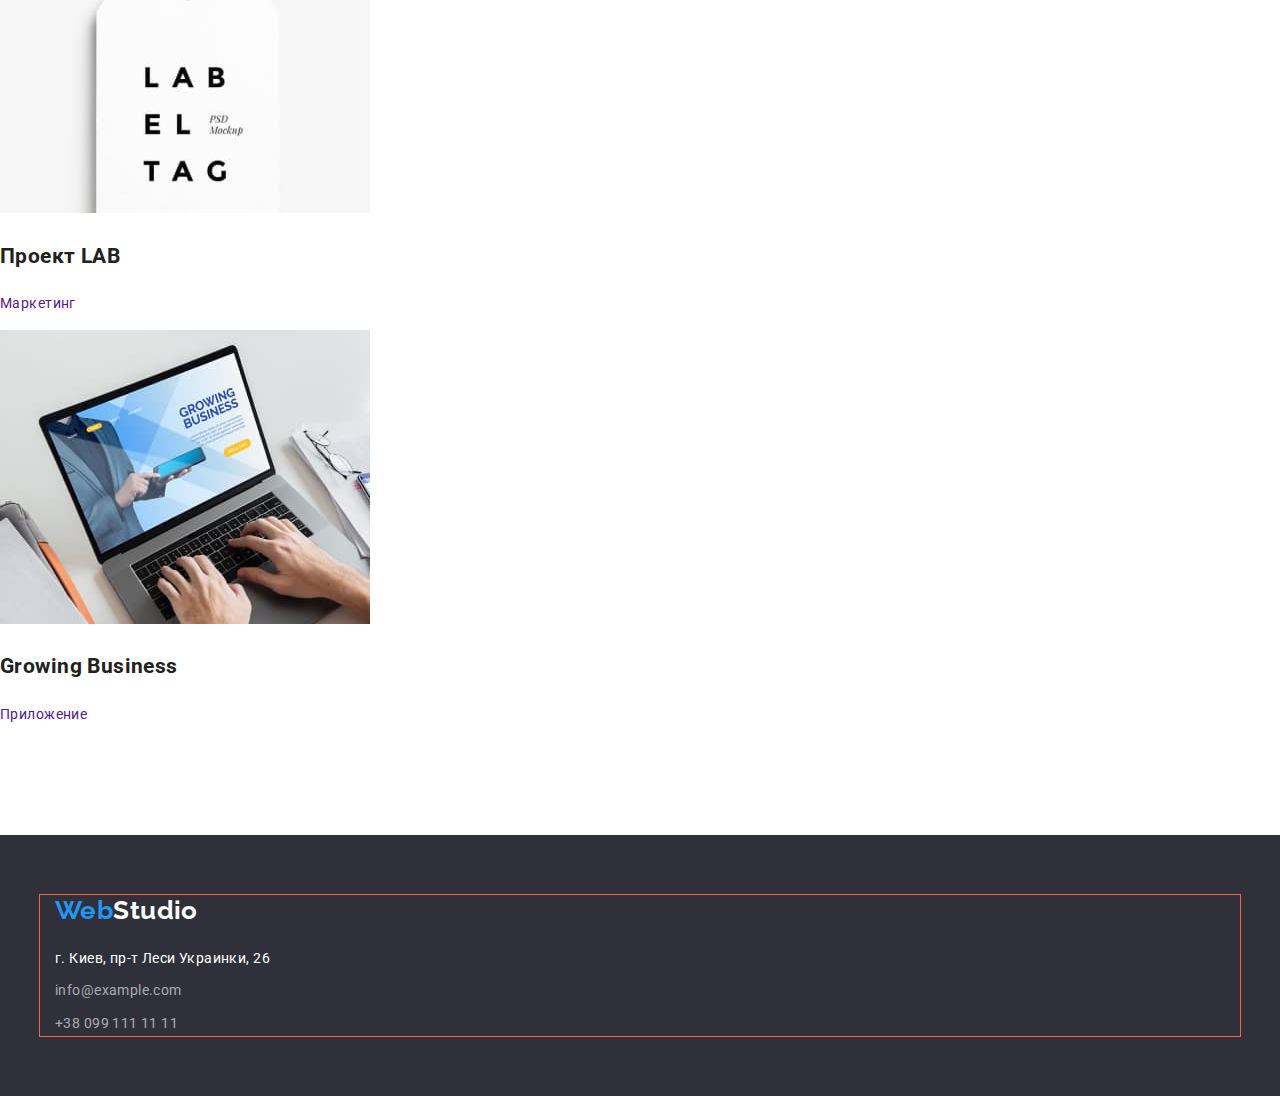
==== commit 0ad652da: "stylization portfolio" ====
--- a/portfolio.html
+++ b/portfolio.html
@@ -48,32 +48,38 @@
         <div class="container">
           <h1 class="section-title visually-hidden">Примеры работ</h1>
           <ul class="button-list list">
-            <li>
+            <li class="button-list-item">
               <button type="button" class="portfolio-button">Все</button>
             </li>
-            <li>
+            <li class="button-list-item">
               <button type="button" class="portfolio-button">Веб-сайты</button>
             </li>
-            <li>
+            <li class="button-list-item">
               <button type="button" class="portfolio-button">Приложения</button>
             </li>
-            <li>
+            <li class="button-list-item">
               <button type="button" class="portfolio-button">Дизайн</button>
             </li>
-            <li>
+            <li class="button-list-item">
               <button type="button" class="portfolio-button">Маркетинг</button>
             </li>
           </ul>
-          <ul class="work-list list">
+          <ul class="examples-list list">
             <li>
-              <a href="" class="link"
-                ><img
-                  src="./images/website-technokryak.jpg"
-                  alt="Страница сайта"
-                  width="370"
-                />
+              <a href="" class="link">
+                <div class="examples-list-images">
+                  <img class="images"
+                    src="./images/website-technokryak.jpg"
+                    alt="Страница сайта"
+                    width="370"
+                  />
+                  
+                  
+                </div>
                 <h2 class="description-title">Технокряк</h2>
-                <p class="description">Веб-сайт</p></a
+                <p class="description">Веб-сайт</p>
+                </div>
+                </a
               >
             </li>
             <li>
--- a/css/styles.css
+++ b/css/styles.css
@@ -144,7 +144,7 @@
 }
 .hero-button {
   padding: 10px 32px;
-  border: 1px solid var(--accent-color);
+  border: 1px solid transparent;
   border-radius: 4px;
   min-width: 200px;
 
@@ -266,33 +266,47 @@
 }
 
 /* PORTFOLIO */
-.button-list{
-  display:flex;
+.button-list {
+  display: flex;
+  justify-content: center;
+  margin-bottom: 34px;
 }
 .portfolio-button {
+  padding: 6px 22px;
+  border-radius: 4px;
+  border: 1px solid transparent;
+
   font-family: inherit;
   font-weight: 500;
   font-size: 16px;
   line-height: 1.6;
   letter-spacing: 0.03em;
+
   color: var(--title-text-color);
   background-color: var(--secondary-background-color);
   cursor: pointer;
 }
+.button-list-item:not(:last-child) {
+  margin-right: 8px;
+}
 
 .portfolio-button:hover,
 .portfolio-button:focus {
   color: var(--primary-white-color);
   background-color: var(--accent-color);
 }
-.work-list .description-title {
+.examples-list .description-title {
   font-weight: 700;
   font-size: 18px;
   line-height: 2;
   letter-spacing: 0.06em;
 }
-.work-list .description {
+.examples-list .description {
   font-size: 16px;
   line-height: 1.88;
   color: var(--primary-text-color);
 }
+.examples-list-container,
+.examples-list-images {
+  outline: 1px solid blue;
+}
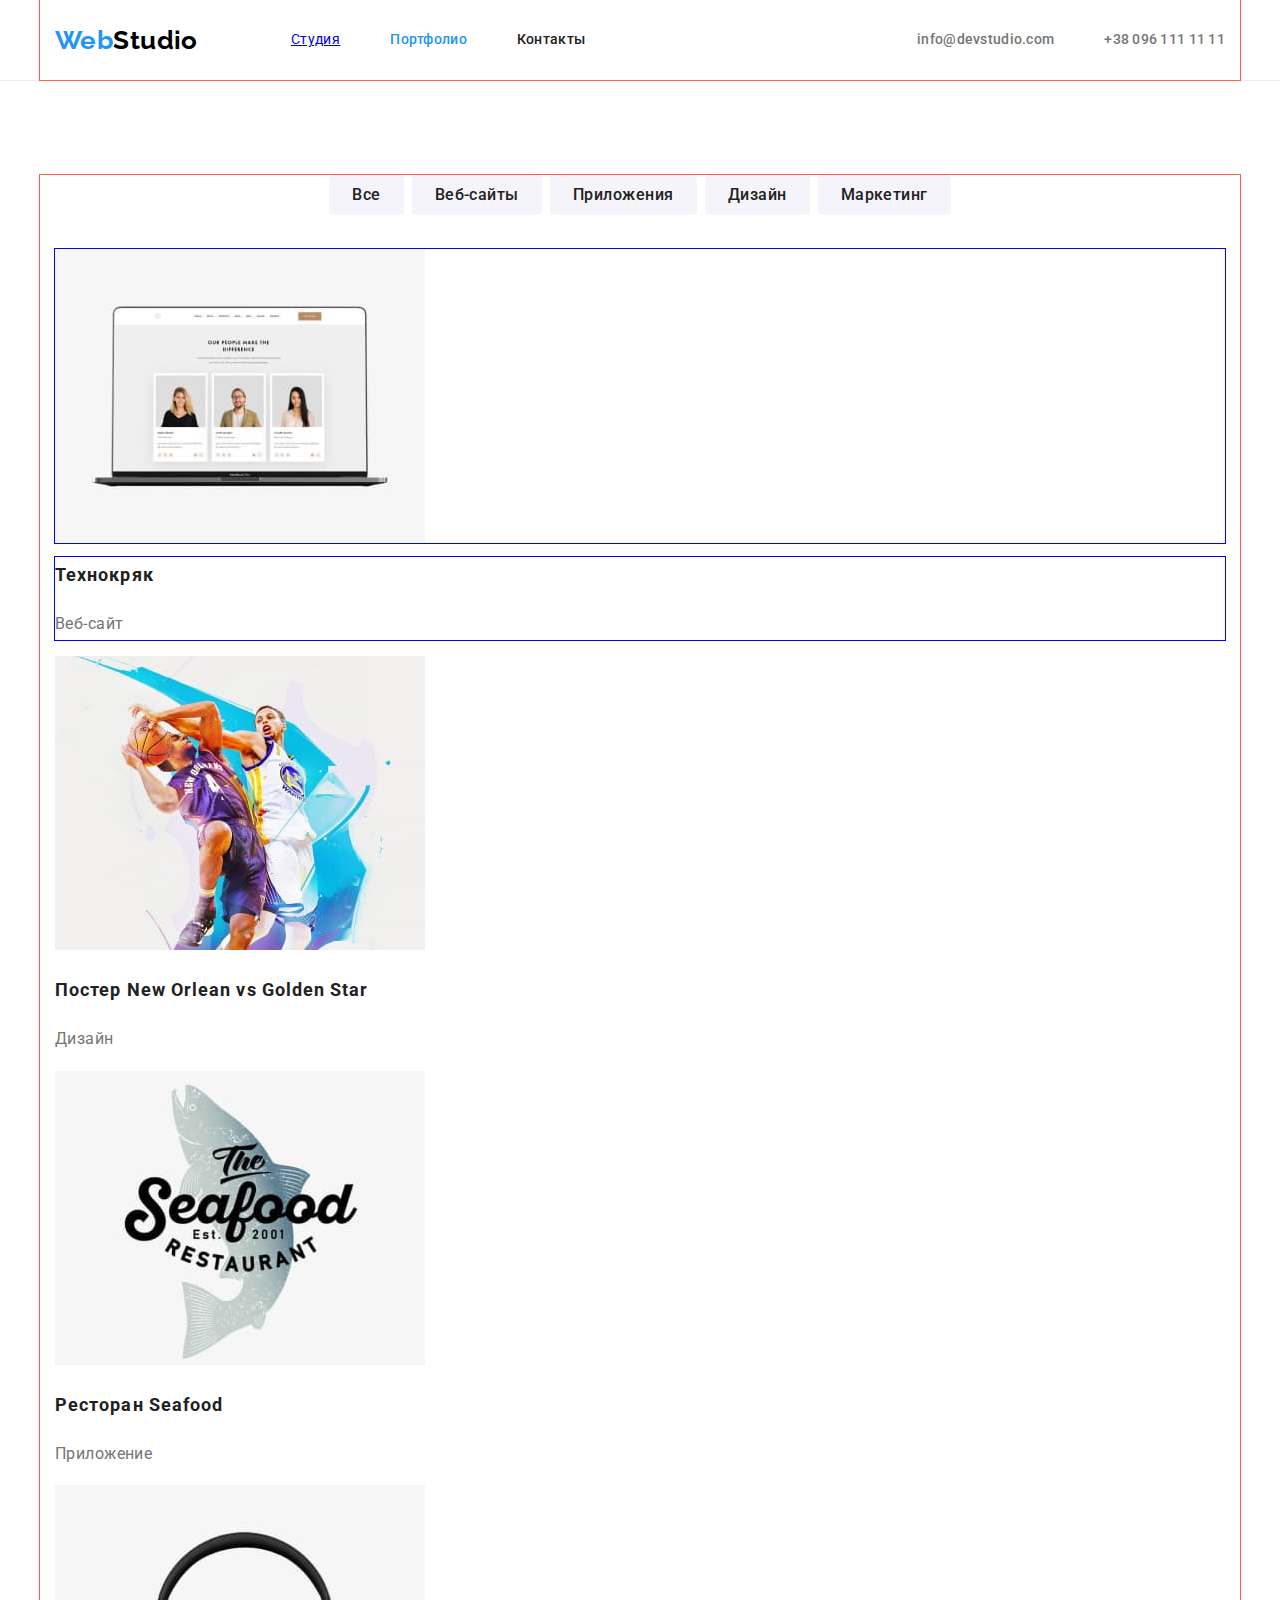
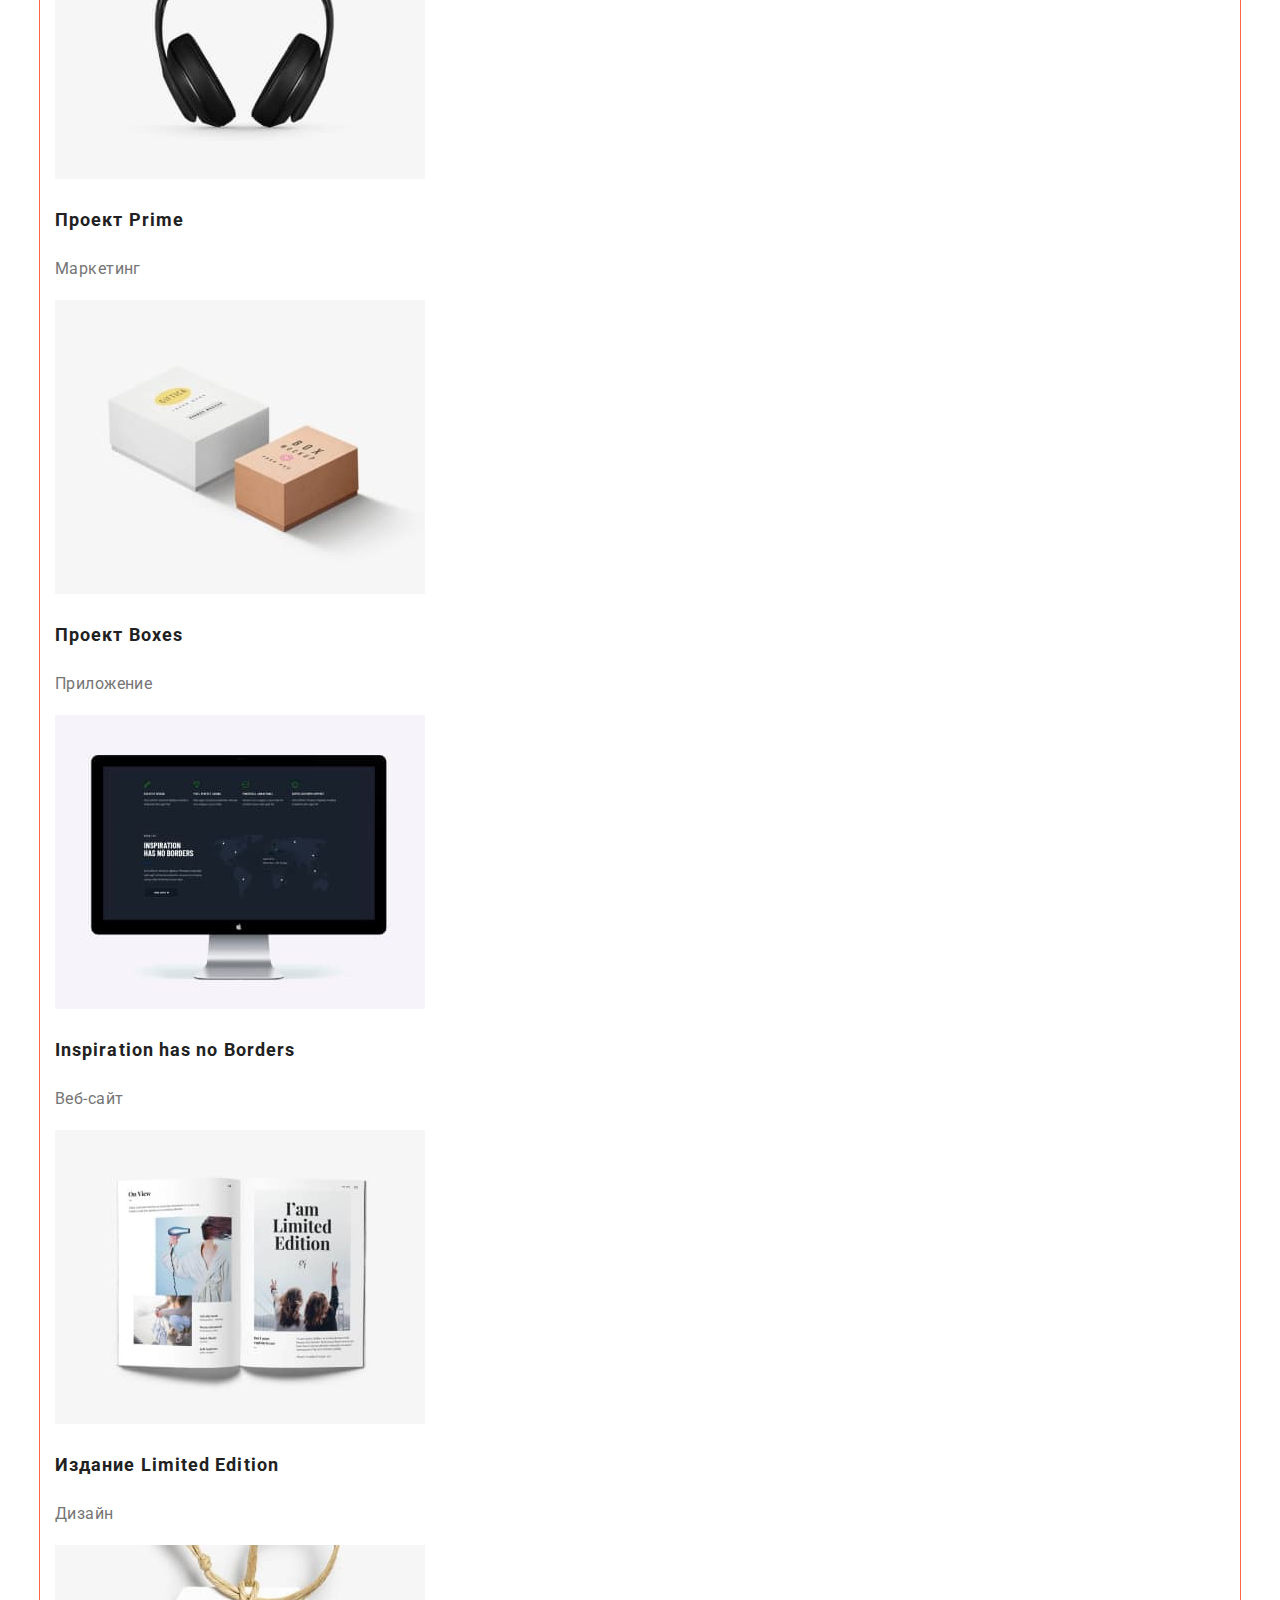
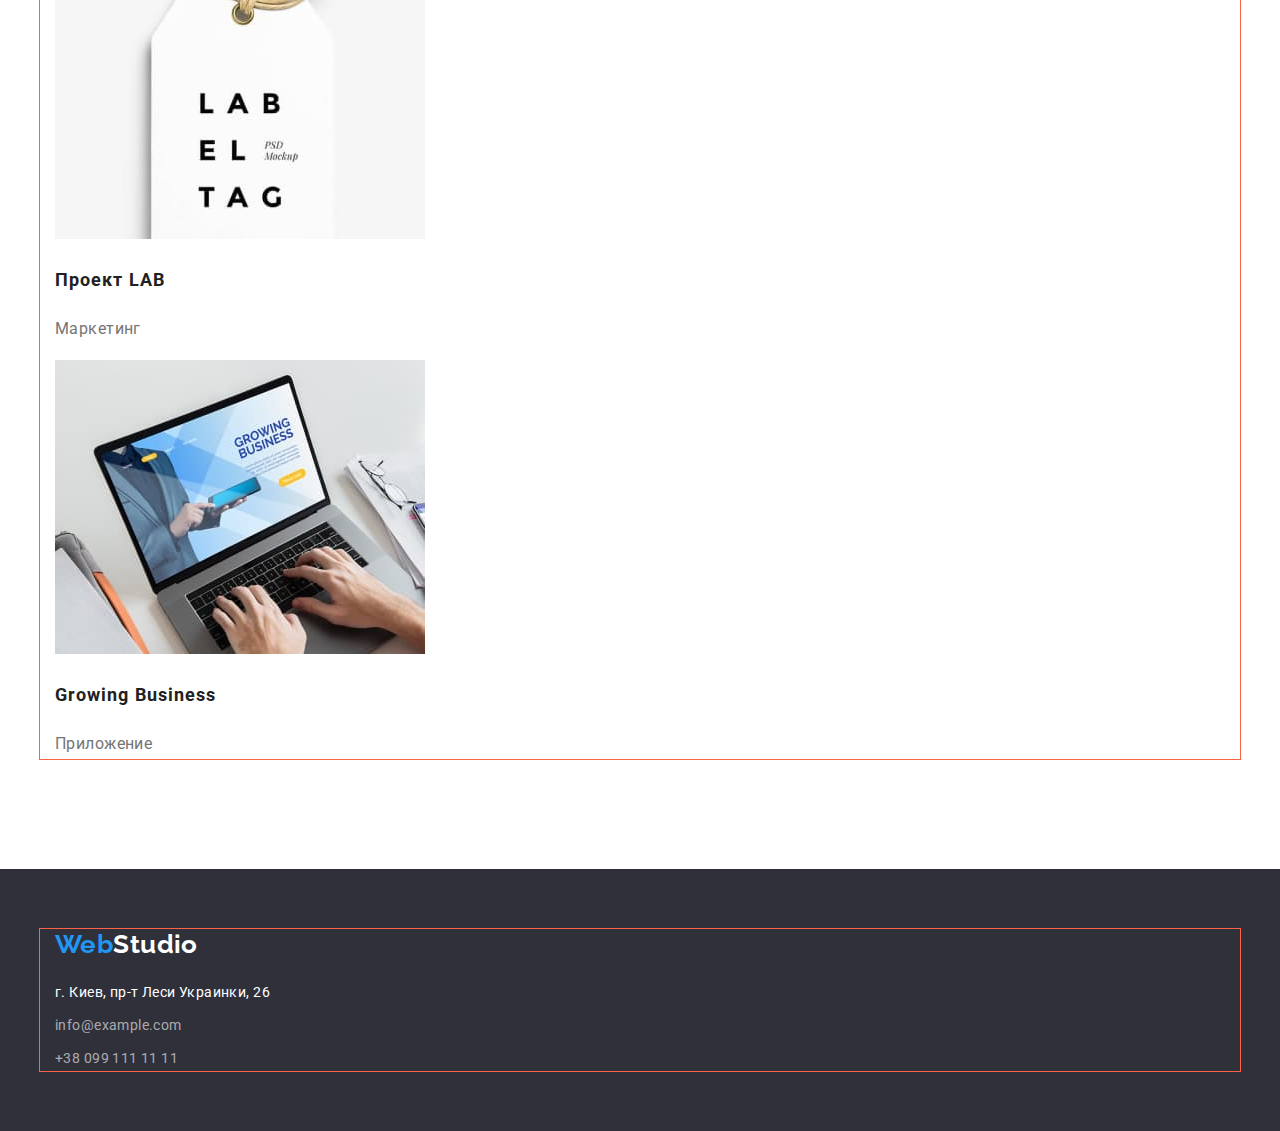
==== commit a8d5d25f: "Corrected styles for portfolio" ====
--- a/portfolio.html
+++ b/portfolio.html
@@ -73,11 +73,10 @@
                     alt="Страница сайта"
                     width="370"
                   />
-                  
-                  
                 </div>
-                <h2 class="description-title">Технокряк</h2>
-                <p class="description">Веб-сайт</p>
+                <div class="examples-list-container">
+                  <h2 class="description-title">Технокряк</h2>
+                  <p class="description">Веб-сайт</p>
                 </div>
                 </a
               >
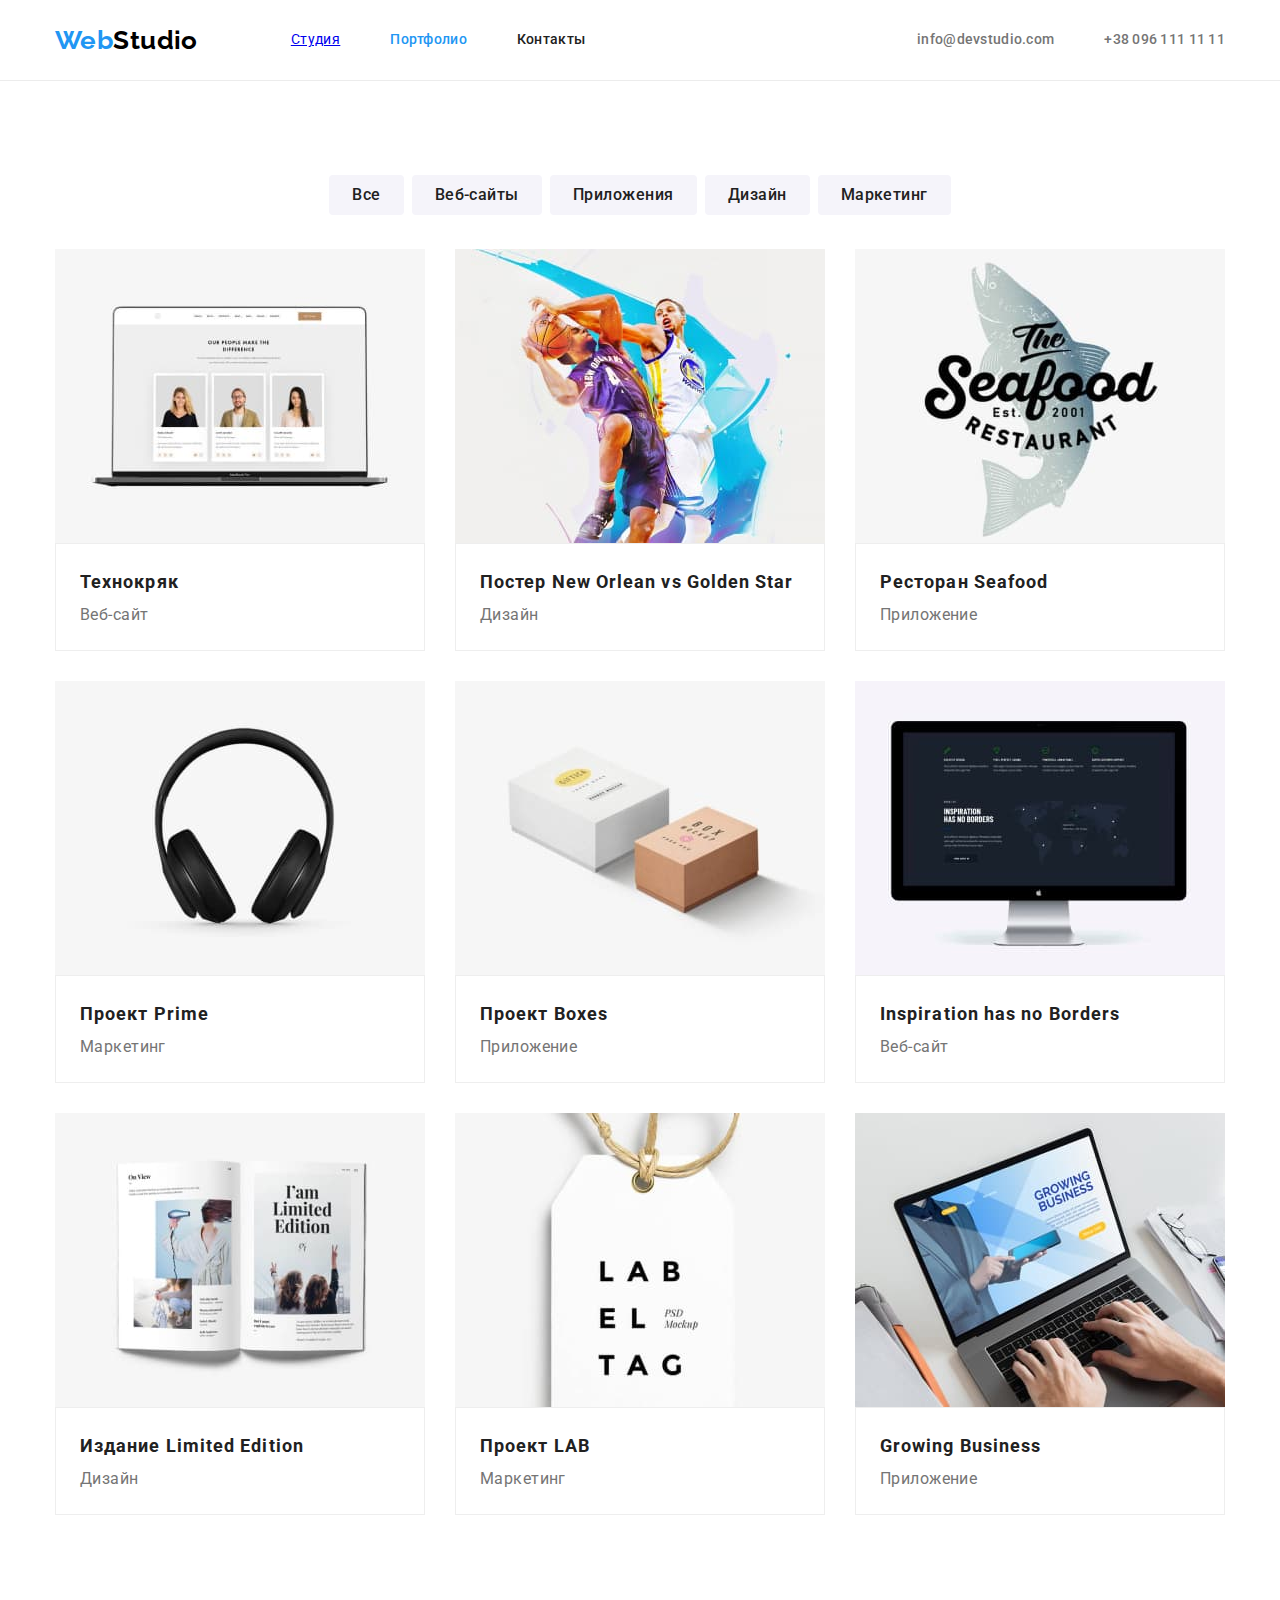
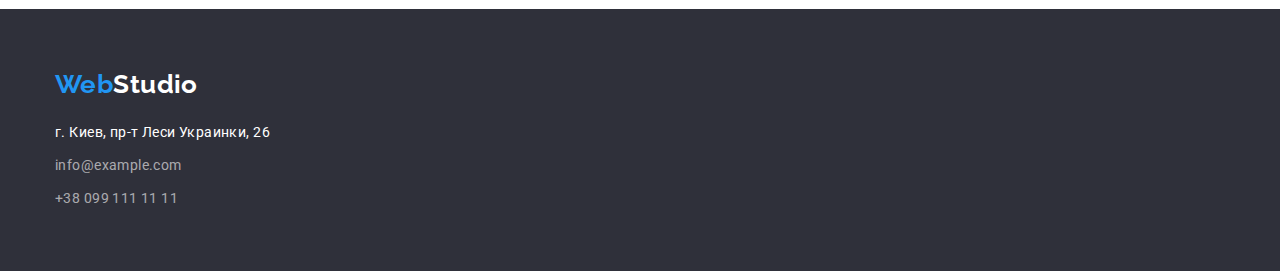
==== commit 87f62be8: "Completion of portfolio stylization" ====
--- a/portfolio.html
+++ b/portfolio.html
@@ -65,9 +65,9 @@
             </li>
           </ul>
           <ul class="examples-list list">
-            <li>
-              <a href="" class="link">
-                <div class="examples-list-images">
+            <li class="examples-list-item">
+              <a href="" class="link">
+                <div>
                   <img class="images"
                     src="./images/website-technokryak.jpg"
                     alt="Страница сайта"
@@ -81,84 +81,126 @@
                 </a
               >
             </li>
-            <li>
-              <a href="" class="link"
-                ><img
+
+            <li class="examples-list-item">
+              <a href="" class="link">
+                <div>
+                  <img class="images"
                   src="./images/poster.jpg"
                   alt="Постер к баскетбольному матчу"
                   width="370"
-                />
-                <h2 class="description-title">
-                  Постер New Orlean vs Golden Star
-                </h2>
-                <p class="description">Дизайн</p></a
-              >
-            </li>
-            <li>
-              <a href="" class="link">
-                <img
+                  />
+                </div>
+                <div class="examples-list-container">
+                  <h2 class="description-title">
+                    Постер New Orlean vs Golden Star
+                  </h2>
+                  <p class="description">Дизайн</p>
+                </div>
+              </a>
+              
+            </li>
+
+            <li class="examples-list-item">
+              <a href="" class="link">
+                <div>
+                  <img class="images"
                   src="./images/application-seafood.jpg"
                   alt="Эмблема ресторана"
                   width="370"
-                />
-                <h2 class="description-title">Ресторан Seafood</h2>
-                <p class="description">Приложение</p></a
-              >
-            </li>
-            <li>
-              <a href="" class="link">
-                <img src="./images/headphones.jpg" alt="Наушники" width="370" />
-                <h2 class="description-title">Проект Prime</h2>
-                <p class="description">Маркетинг</p></a
-              >
-            </li>
-            <li>
-              <a href="" class="link">
-                <img
-                  src="./images/application-boxes.jpg"
-                  alt="Две коробки"
-                  width="370"
-                />
-                <h2 class="description-title">Проект Boxes</h2>
-                <p class="description">Приложение</p></a
-              >
-            </li>
-            <li>
-              <a href="" class="link">
-                <img
-                  src="./images/website-inspiration.jpg"
-                  alt="Заглавная страница сайта"
-                  width="370"
-                />
-                <h2 class="description-title">Inspiration has no Borders</h2>
-                <p class="description">Веб-сайт</p></a
-              >
-            </li>
-            <li>
-              <a href="" class="link">
-                <img src="./images/magazine.jpg" alt="Журнал" width="370" />
-                <h2 class="description-title">Издание Limited Edition</h2>
-                <p class="description">Дизайн</p></a
-              >
-            </li>
-            <li>
-              <a href="" class="link">
-                <img src="./images/project-lab.jpg" alt="Этикетка" width="370" />
-                <h2 class="description-title">Проект LAB</h2>
-                <p class="description">Маркетинг</p></a
-              >
-            </li>
-            <li>
-              <a href="" class="link">
-                <img
-                  src="./images/application-business.jpg"
-                  alt="Ноутбук"
-                  width="370"
-                />
-                <h2 class="description-title">Growing Business</h2>
-                <p class="description">Приложение</p></a
-              >
-            </li>
+                  />
+                </div>
+                <div class="examples-list-container">
+                  <h2 class="description-title">Ресторан Seafood</h2>
+                  <p class="description">Приложение</p>
+                </div>
+              </a>
+            </li>
+
+            <li class="examples-list-item">
+              <a href="" class="link">
+                <div>
+                  <img class="images" src="./images/headphones.jpg" alt="Наушники" width="370" />
+                </div>
+                <div class="examples-list-container">
+                  <h2 class="description-title">Проект Prime</h2>
+                  <p class="description">Маркетинг</p>
+                </div>
+              </a>
+            </li>
+
+            <li class="examples-list-item">
+              <a href="" class="link">
+                <div>
+                  <img class="images"
+                    src="./images/application-boxes.jpg"
+                    alt="Две коробки"
+                    width="370"
+                  />
+                </div>
+                <div class="examples-list-container">
+                  <h2 class="description-title">Проект Boxes</h2>
+                  <p class="description">Приложение</p>
+                </div>
+              </a>
+            </li>
+
+            <li class="examples-list-item">
+              <a href="" class="link">
+                <div>
+                  <img class="images"
+                    src="./images/website-inspiration.jpg"
+                    alt="Заглавная страница сайта"
+                    width="370"
+                  />
+                </div>
+                <div class="examples-list-container">
+                  <h2 class="description-title">Inspiration has no Borders</h2>
+                  <p class="description">Веб-сайт</p>
+                </div>
+              </a>
+            </li>
+
+            <li class="examples-list-item">
+              <a href="" class="link">
+                <div>
+                  <img class="images" src="./images/magazine.jpg" alt="Журнал" width="370" />
+                </div>
+                <div class="examples-list-container">
+                  <h2 class="description-title">Издание Limited Edition</h2>
+                  <p class="description">Дизайн</p>
+                </div>
+              </a>
+            </li>
+
+            <li class="examples-list-item">
+              <a href="" class="link">
+                <div>
+                  <img class="images" src="./images/project-lab.jpg" alt="Этикетка" width="370" />
+                </div>
+                <div class="examples-list-container">
+                  <h2 class="description-title">Проект LAB</h2>
+                  <p class="description">Маркетинг</p>
+                </div>
+              </a>
+            </li>
+
+            <li class="examples-list-item"> 
+              <a href="" class="link">
+                <div>
+                  <img class="images"
+                    src="./images/application-business.jpg"
+                    alt="Ноутбук"
+                    width="370"
+                  />
+                </div>
+                <div class="examples-list-container">
+                  <h2 class="description-title">Growing Business</h2>
+                  <p class="description">Приложение</p>
+                </div>
+              </a>
+            </li>
+          
           </ul>
         </div>
       </section>
--- a/css/styles.css
+++ b/css/styles.css
@@ -7,7 +7,8 @@
   --accent-color: #2196f3;
   --logo-black-color: #000;
   --footer-text-color: rgba(255, 255, 255, 0.6);
-  --header-border-color: #ececec;
+  --header-border-color: rgba(236, 236, 236, 1);
+  --portfolio-border-color: rgba(238, 238, 238, 1);
 }
 
 body {
@@ -47,7 +48,6 @@
   margin-left: auto;
   padding-left: 15px;
   padding-right: 15px;
-  outline: 1px solid tomato;
 }
 .section {
   padding-top: 94px;
@@ -296,17 +296,33 @@
   background-color: var(--accent-color);
 }
 .examples-list .description-title {
+  margin-top: 0;
+  margin-bottom: 0;
+
   font-weight: 700;
   font-size: 18px;
   line-height: 2;
   letter-spacing: 0.06em;
 }
 .examples-list .description {
+  margin-top: 0;
+  margin-bottom: 0;
+
   font-size: 16px;
   line-height: 1.88;
   color: var(--primary-text-color);
 }
-.examples-list-container,
-.examples-list-images {
-  outline: 1px solid blue;
-}
+.examples-list {
+  display: flex;
+  flex-wrap: wrap;
+  margin-right: -30px;
+  margin-top: -30px;
+}
+.examples-list-container {
+  padding: 20px 24px;
+  border: 1px solid var(--portfolio-border-color);
+}
+.examples-list-item {
+  margin-right: 30px;
+  margin-top: 30px;
+}
